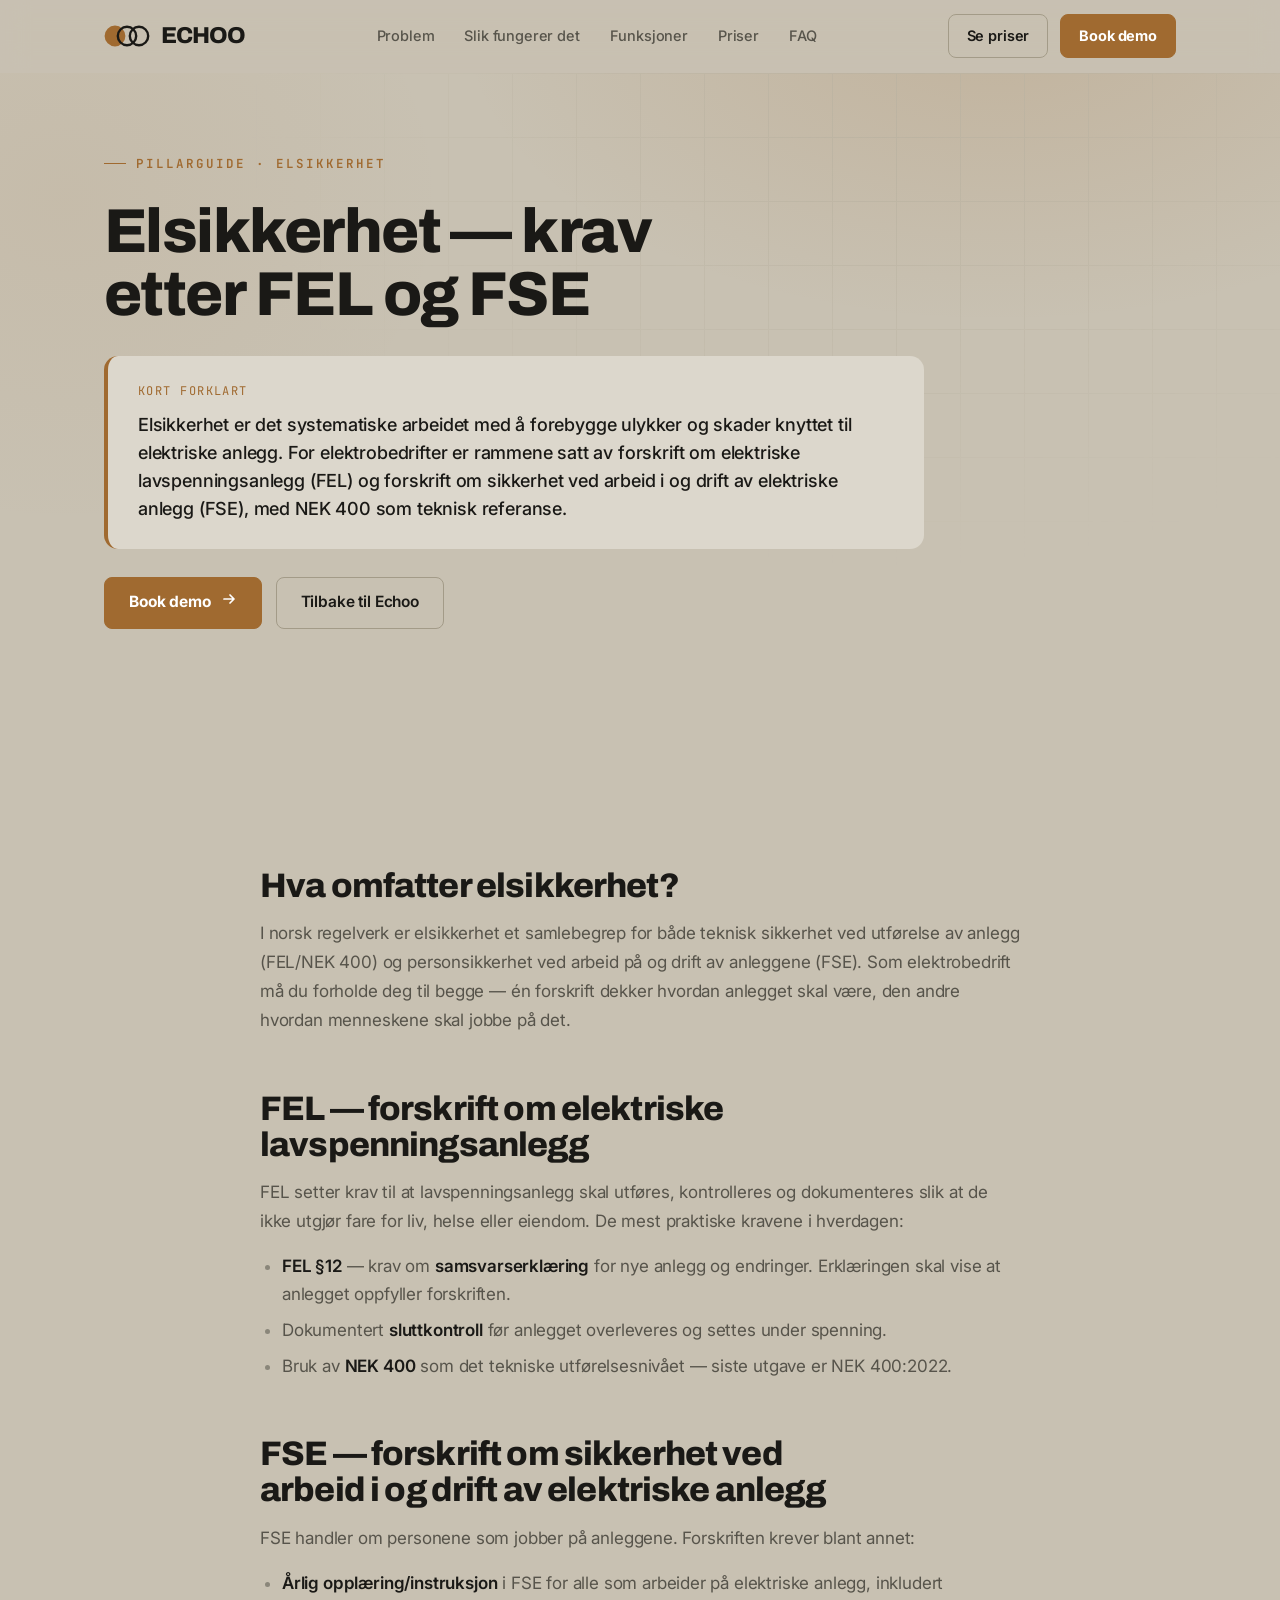
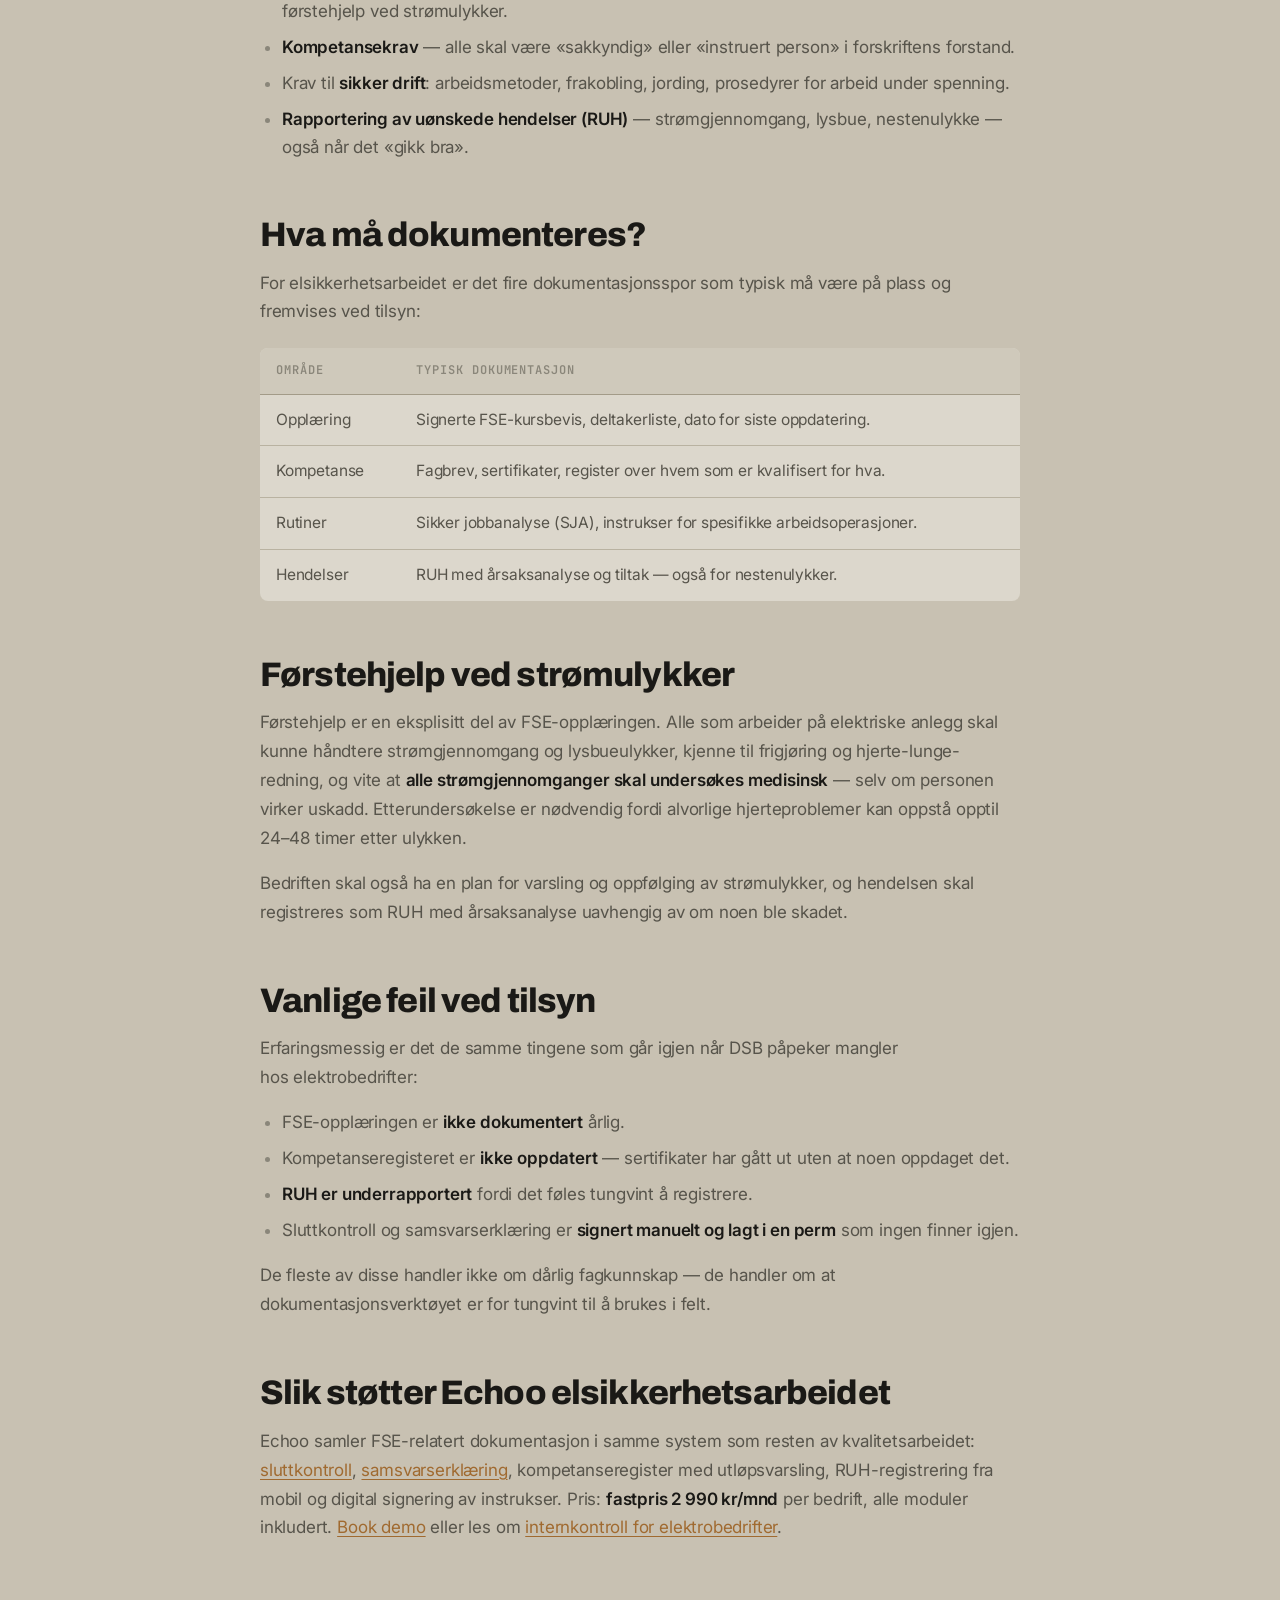
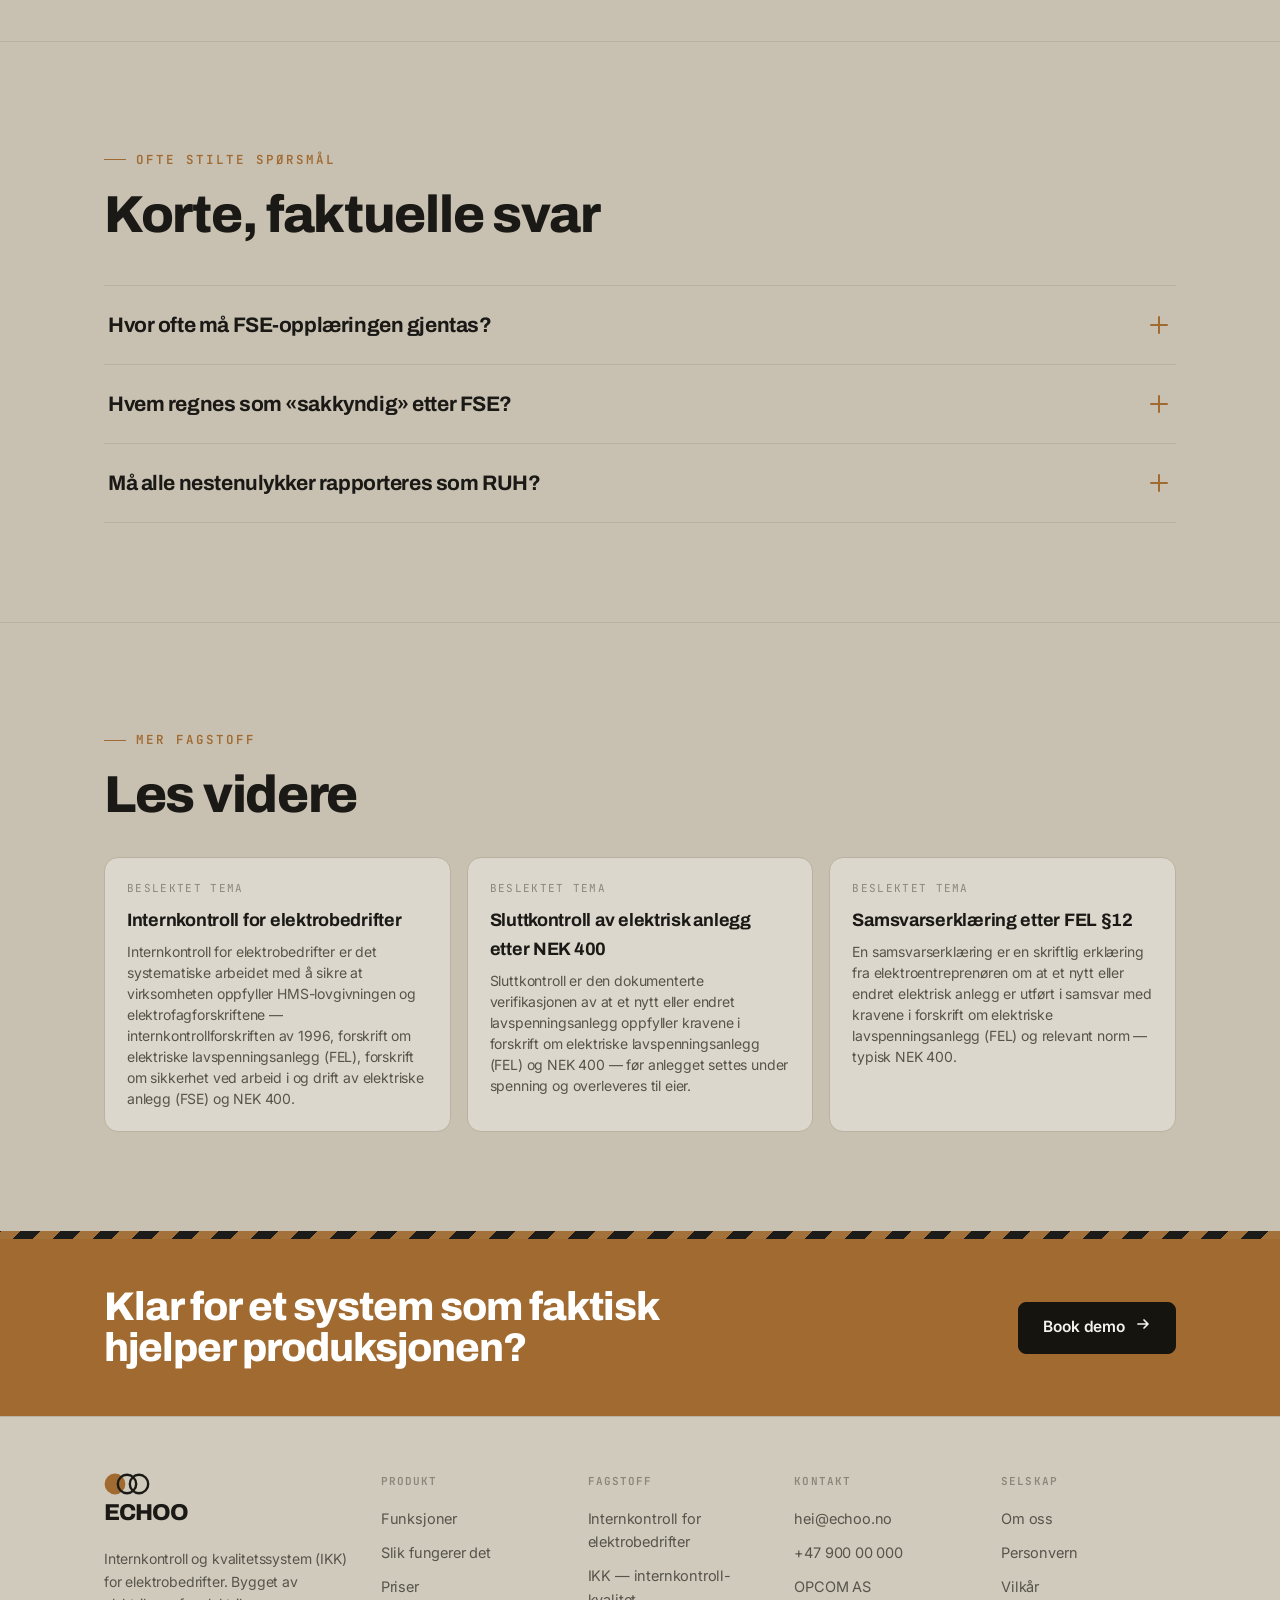
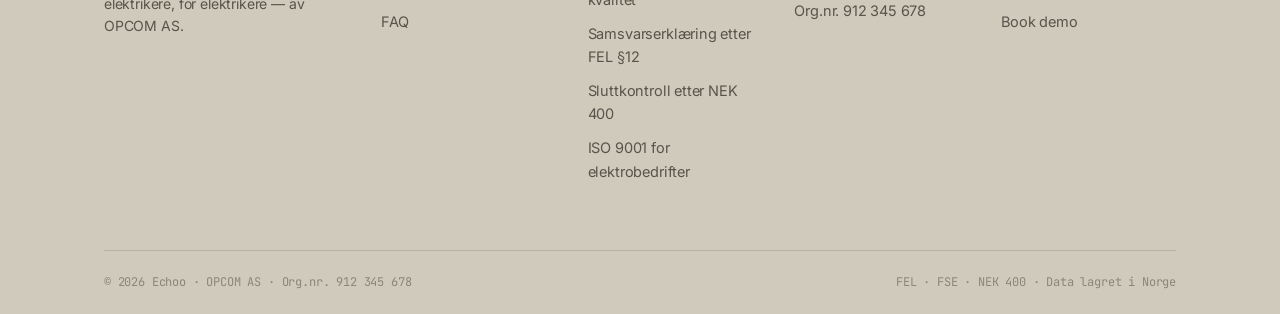
==== elsikkerhet/index.html @ 85e81727 "Fase 3: seks pillarsider per soekeordklynge Nye sider (alle 600-700 ord, samme designsprak som forsi" ====
<!DOCTYPE html>
<html lang="nb">
<head>
<meta charset="UTF-8" />
<meta name="viewport" content="width=device-width, initial-scale=1.0" />
<title>Elsikkerhet i elektrobedrifter — hva FEL og FSE krever | Echoo</title>
<meta name="description" content="Elsikkerhet for elektrobedrifter: hva FEL og FSE krever om instruksjon, opplæring, sikker drift og dokumentasjon — og hvordan kravene støttes av et IKK-system." />
<link rel="canonical" href="https://echoo.no/elsikkerhet/" />
<meta name="theme-color" content="#c8c1b2" />
<link rel="icon" type="image/svg+xml" href="/favicon.svg" />

<!-- Open Graph -->
<meta property="og:type" content="article" />
<meta property="og:site_name" content="Echoo" />
<meta property="og:locale" content="nb_NO" />
<meta property="og:url" content="https://echoo.no/elsikkerhet/" />
<meta property="og:title" content="Elsikkerhet i elektrobedrifter — hva FEL og FSE krever | Echoo" />
<meta property="og:description" content="Elsikkerhet for elektrobedrifter: hva FEL og FSE krever om instruksjon, opplæring, sikker drift og dokumentasjon — og hvordan kravene støttes av et IKK-system." />
<meta property="og:image" content="https://echoo.no/og-image.png" />
<meta property="og:image:width" content="1200" />
<meta property="og:image:height" content="630" />

<!-- Twitter -->
<meta name="twitter:card" content="summary_large_image" />
<meta name="twitter:title" content="Elsikkerhet i elektrobedrifter — hva FEL og FSE krever | Echoo" />
<meta name="twitter:description" content="Elsikkerhet for elektrobedrifter: hva FEL og FSE krever om instruksjon, opplæring, sikker drift og dokumentasjon — og hvordan kravene støttes av et IKK-system." />
<meta name="twitter:image" content="https://echoo.no/og-image.png" />

<link rel="preconnect" href="https://fonts.googleapis.com" />
<link rel="preconnect" href="https://fonts.gstatic.com" crossorigin />
<link rel="preload" as="style" href="https://fonts.googleapis.com/css2?family=Archivo:wght@500;600;700;800;900&family=Inter:wght@400;500;600;700&family=JetBrains+Mono:wght@400;500;600&family=Caveat:wght@600;700&display=swap" onload="this.onload=null;this.rel='stylesheet'" />
<link href="https://fonts.googleapis.com/css2?family=Archivo:wght@500;600;700;800;900&family=Inter:wght@400;500;600;700&family=JetBrains+Mono:wght@400;500;600&family=Caveat:wght@600;700&display=swap" rel="stylesheet" media="print" onload="this.media='all'" />
<noscript><link rel="stylesheet" href="https://fonts.googleapis.com/css2?family=Archivo:wght@500;600;700;800;900&family=Inter:wght@400;500;600;700&family=JetBrains+Mono:wght@400;500;600&family=Caveat:wght@600;700&display=swap" /></noscript>
<link rel="stylesheet" href="/styles.css" />

<script type="application/ld+json">
{
  "@context": "https://schema.org",
  "@type": "TechArticle",
  "headline": "Elsikkerhet — krav etter FEL og FSE",
  "description": "Krav til elsikkerhet i norske elektrobedrifter etter FEL og FSE: instruksjon, opplæring, sikker drift og dokumentasjon.",
  "inLanguage": "nb",
  "datePublished": "2026-06-12",
  "dateModified": "2026-06-12",
  "mainEntityOfPage": {
    "@type": "WebPage",
    "@id": "https://echoo.no/elsikkerhet/"
  },
  "author": {
    "@type": "Organization",
    "name": "Echoo",
    "url": "https://echoo.no/"
  },
  "publisher": {
    "@type": "Organization",
    "name": "OPCOM AS",
    "logo": {
      "@type": "ImageObject",
      "url": "https://echoo.no/og-image.png"
    }
  },
  "image": "https://echoo.no/og-image.png",
  "about": "Elsikkerhet — krav etter FEL og FSE"
}
</script>
<script type="application/ld+json">
{
  "@context": "https://schema.org",
  "@type": "BreadcrumbList",
  "itemListElement": [
    {
      "@type": "ListItem",
      "position": 1,
      "name": "Echoo",
      "item": "https://echoo.no/"
    },
    {
      "@type": "ListItem",
      "position": 2,
      "name": "Elsikkerhet — krav etter FEL og FSE",
      "item": "https://echoo.no/elsikkerhet/"
    }
  ]
}
</script>
<script type="application/ld+json">
{
  "@context": "https://schema.org",
  "@type": "FAQPage",
  "mainEntity": [
    {
      "@type": "Question",
      "name": "Hvor ofte må FSE-opplæringen gjentas?",
      "acceptedAnswer": {
        "@type": "Answer",
        "text": "FSE krever at opplæring og instruksjon gis minst én gang i året til alle som arbeider på eller drifter elektriske anlegg, inkludert førstehjelp ved strømulykker. Hvem som har deltatt og når, skal kunne dokumenteres."
      }
    },
    {
      "@type": "Question",
      "name": "Hvem regnes som «sakkyndig» etter FSE?",
      "acceptedAnswer": {
        "@type": "Answer",
        "text": "Sakkyndig er en person som ved utdanning, opplæring, kunnskap og erfaring kan vurdere risiko og planlegge og utføre arbeid på elektriske anlegg sikkert. Andre kan opptre som «instruert person» under tilsyn av sakkyndig. Vurderingen gjøres av virksomheten selv basert på personens kvalifikasjoner."
      }
    },
    {
      "@type": "Question",
      "name": "Må alle nestenulykker rapporteres som RUH?",
      "acceptedAnswer": {
        "@type": "Answer",
        "text": "FSE krever at uønskede hendelser som har gitt eller kunne ha gitt skade på person, materiell eller miljø, skal registreres og følges opp. I praksis betyr det at både strømgjennomgang, lysbue og nestenulykker rapporteres som RUH — også når «det gikk bra»."
      }
    }
  ]
}
</script>
</head>
<body>

<header class="nav" id="nav">
  <div class="wrap nav-inner">
    <a class="logo" href="/" aria-label="Echoo">
      <svg class="rings" width="46" height="22" viewBox="0 0 46 22" aria-hidden="true">
        <circle class="solid" cx="11" cy="11" r="9.2"/>
        <circle cx="23" cy="11" r="9.2"/>
        <circle cx="35" cy="11" r="9.2"/>
      </svg>
      <span class="word">ECHOO</span>
    </a>
    <nav class="nav-links">
      <a href="/#problem">Problem</a>
      <a href="/#hvordan">Slik fungerer det</a>
      <a href="/#funksjoner">Funksjoner</a>
      <a href="/#priser">Priser</a>
      <a href="/#faq">FAQ</a>
    </nav>
    <div class="nav-cta">
      <a href="/#priser" class="btn btn-ghost btn-sm">Se priser</a>
      <a href="/#demo" class="btn btn-primary btn-sm">Book demo</a>
      <button class="nav-burger" id="navBurger" aria-label="Meny" aria-expanded="false" aria-controls="navMobile"><span></span></button>
    </div>
  </div>
  <div class="nav-mobile" id="navMobile">
    <a class="m-link" href="/#problem">Problem</a>
    <a class="m-link" href="/#hvordan">Slik fungerer det</a>
    <a class="m-link" href="/#funksjoner">Funksjoner</a>
    <a class="m-link" href="/#priser">Priser</a>
    <a class="m-link" href="/#faq">FAQ</a>
    <div class="m-cta">
      <a href="/#priser" class="btn btn-ghost">Se priser</a>
      <a href="/#demo" class="btn btn-primary">Book demo</a>
    </div>
  </div>
</header>

<div id="top"></div>

<!-- Pillar hero -->
<section class="hero pillar">
  <div class="hero-grid"></div>
  <div class="wrap hero-inner">
    <div class="hero-copy">
      <span class="eyebrow">Pillarguide · Elsikkerhet</span>
      <h1>Elsikkerhet — krav etter FEL og FSE</h1>
      <div class="def-box reveal">
        <div class="def-label">Kort forklart</div>
        <p>Elsikkerhet er det systematiske arbeidet med å forebygge ulykker og skader knyttet til elektriske anlegg. For elektrobedrifter er rammene satt av forskrift om elektriske lavspenningsanlegg (FEL) og forskrift om sikkerhet ved arbeid i og drift av elektriske anlegg (FSE), med NEK 400 som teknisk referanse.</p>
      </div>
      <div class="hero-cta" style="margin-top:28px">
        <a href="/#demo" class="btn btn-primary">Book demo<span class="btn-arrow"><svg width="16" height="16" viewBox="0 0 16 16" fill="none"><path d="M3 8h9M9 4l4 4-4 4" stroke="currentColor" stroke-width="1.7" stroke-linecap="round" stroke-linejoin="round"/></svg></span></a>
        <a href="/" class="btn btn-ghost">Tilbake til Echoo</a>
      </div>
    </div>
  </div>
</section>

<!-- Article body -->
<section class="pad-y">
  <div class="wrap">
    <article class="article-body reveal">
<h2>Hva omfatter elsikkerhet?</h2>
<p>I norsk regelverk er elsikkerhet et samlebegrep for både teknisk sikkerhet ved utførelse av anlegg (FEL/NEK 400) og personsikkerhet ved arbeid på og drift av anleggene (FSE). Som elektrobedrift må du forholde deg til begge — én forskrift dekker hvordan anlegget skal være, den andre hvordan menneskene skal jobbe på det.</p>

<h2>FEL — forskrift om elektriske lavspenningsanlegg</h2>
<p>FEL setter krav til at lavspenningsanlegg skal utføres, kontrolleres og dokumenteres slik at de ikke utgjør fare for liv, helse eller eiendom. De mest praktiske kravene i hverdagen:</p>
<ul>
  <li><strong>FEL §12</strong> — krav om <strong>samsvarserklæring</strong> for nye anlegg og endringer. Erklæringen skal vise at anlegget oppfyller forskriften.</li>
  <li>Dokumentert <strong>sluttkontroll</strong> før anlegget overleveres og settes under spenning.</li>
  <li>Bruk av <strong>NEK 400</strong> som det tekniske utførelsesnivået — siste utgave er NEK 400:2022.</li>
</ul>

<h2>FSE — forskrift om sikkerhet ved arbeid i og drift av elektriske anlegg</h2>
<p>FSE handler om personene som jobber på anleggene. Forskriften krever blant annet:</p>
<ul>
  <li><strong>Årlig opplæring/instruksjon</strong> i FSE for alle som arbeider på elektriske anlegg, inkludert førstehjelp ved strømulykker.</li>
  <li><strong>Kompetansekrav</strong> — alle skal være «sakkyndig» eller «instruert person» i forskriftens forstand.</li>
  <li>Krav til <strong>sikker drift</strong>: arbeidsmetoder, frakobling, jording, prosedyrer for arbeid under spenning.</li>
  <li><strong>Rapportering av uønskede hendelser (RUH)</strong> — strømgjennomgang, lysbue, nestenulykke — også når det «gikk bra».</li>
</ul>

<h2>Hva må dokumenteres?</h2>
<p>For elsikkerhetsarbeidet er det fire dokumentasjonsspor som typisk må være på plass og fremvises ved tilsyn:</p>
<table>
  <thead><tr><th>Område</th><th>Typisk dokumentasjon</th></tr></thead>
  <tbody>
    <tr><td>Opplæring</td><td>Signerte FSE-kursbevis, deltakerliste, dato for siste oppdatering.</td></tr>
    <tr><td>Kompetanse</td><td>Fagbrev, sertifikater, register over hvem som er kvalifisert for hva.</td></tr>
    <tr><td>Rutiner</td><td>Sikker jobbanalyse (SJA), instrukser for spesifikke arbeidsoperasjoner.</td></tr>
    <tr><td>Hendelser</td><td>RUH med årsaksanalyse og tiltak — også for nestenulykker.</td></tr>
  </tbody>
</table>

<h2>Førstehjelp ved strømulykker</h2>
<p>Førstehjelp er en eksplisitt del av FSE-opplæringen. Alle som arbeider på elektriske anlegg skal kunne håndtere strømgjennomgang og lysbueulykker, kjenne til frigjøring og hjerte-lunge-redning, og vite at <strong>alle strømgjennomganger skal undersøkes medisinsk</strong> — selv om personen virker uskadd. Etterundersøkelse er nødvendig fordi alvorlige hjerteproblemer kan oppstå opptil 24–48 timer etter ulykken.</p>
<p>Bedriften skal også ha en plan for varsling og oppfølging av strømulykker, og hendelsen skal registreres som RUH med årsaksanalyse uavhengig av om noen ble skadet.</p>

<h2>Vanlige feil ved tilsyn</h2>
<p>Erfaringsmessig er det de samme tingene som går igjen når DSB påpeker mangler hos elektrobedrifter:</p>
<ul>
  <li>FSE-opplæringen er <strong>ikke dokumentert</strong> årlig.</li>
  <li>Kompetanseregisteret er <strong>ikke oppdatert</strong> — sertifikater har gått ut uten at noen oppdaget det.</li>
  <li><strong>RUH er underrapportert</strong> fordi det føles tungvint å registrere.</li>
  <li>Sluttkontroll og samsvarserklæring er <strong>signert manuelt og lagt i en perm</strong> som ingen finner igjen.</li>
</ul>
<p>De fleste av disse handler ikke om dårlig fagkunnskap — de handler om at dokumentasjonsverktøyet er for tungvint til å brukes i felt.</p>

<h2>Slik støtter Echoo elsikkerhetsarbeidet</h2>
<p>Echoo samler FSE-relatert dokumentasjon i samme system som resten av kvalitetsarbeidet: <a href="/sluttkontroll-elektro/">sluttkontroll</a>, <a href="/samsvarserklaring/">samsvarserklæring</a>, kompetanseregister med utløpsvarsling, RUH-registrering fra mobil og digital signering av instrukser. Pris: <strong>fastpris 2 990 kr/mnd</strong> per bedrift, alle moduler inkludert. <a href="/#demo">Book demo</a> eller les om <a href="/internkontroll-elektro/">internkontroll for elektrobedrifter</a>.</p>
    </article>
  </div>
</section>

<section class="pad-y divider">
  <div class="wrap">
    <div class="section-head reveal">
      <span class="eyebrow">Ofte stilte spørsmål</span>
      <h2>Korte, faktuelle svar</h2>
    </div>
    <div class="faq-list reveal">
      <div class="faq-item">
        <button class="faq-q">Hvor ofte må FSE-opplæringen gjentas?<span class="pm"></span></button>
        <div class="faq-a"><div class="inner">FSE krever at opplæring og instruksjon gis minst én gang i året til alle som arbeider på eller drifter elektriske anlegg, inkludert førstehjelp ved strømulykker. Hvem som har deltatt og når, skal kunne dokumenteres.</div></div>
      </div>
      <div class="faq-item">
        <button class="faq-q">Hvem regnes som «sakkyndig» etter FSE?<span class="pm"></span></button>
        <div class="faq-a"><div class="inner">Sakkyndig er en person som ved utdanning, opplæring, kunnskap og erfaring kan vurdere risiko og planlegge og utføre arbeid på elektriske anlegg sikkert. Andre kan opptre som «instruert person» under tilsyn av sakkyndig. Vurderingen gjøres av virksomheten selv basert på personens kvalifikasjoner.</div></div>
      </div>
      <div class="faq-item">
        <button class="faq-q">Må alle nestenulykker rapporteres som RUH?<span class="pm"></span></button>
        <div class="faq-a"><div class="inner">FSE krever at uønskede hendelser som har gitt eller kunne ha gitt skade på person, materiell eller miljø, skal registreres og følges opp. I praksis betyr det at både strømgjennomgang, lysbue og nestenulykker rapporteres som RUH — også når «det gikk bra».</div></div>
      </div>
    </div>
  </div>
</section>

<section class="pad-y divider">
  <div class="wrap">
    <div class="section-head reveal">
      <span class="eyebrow">Mer fagstoff</span>
      <h2>Les videre</h2>
    </div>
    <div class="related reveal">
      <a href="/internkontroll-elektro/">
        <div class="lbl">Beslektet tema</div>
        <div class="ttl">Internkontroll for elektrobedrifter</div>
        <div class="desc">Internkontroll for elektrobedrifter er det systematiske arbeidet med å sikre at virksomheten oppfyller HMS-lovgivningen og elektrofagforskriftene — internkontrollforskriften av 1996, forskrift om elektriske lavspenningsanlegg (FEL), forskrift om sikkerhet ved arbeid i og drift av elektriske anlegg (FSE) og NEK 400.</div>
      </a>
      <a href="/sluttkontroll-elektro/">
        <div class="lbl">Beslektet tema</div>
        <div class="ttl">Sluttkontroll av elektrisk anlegg etter NEK 400</div>
        <div class="desc">Sluttkontroll er den dokumenterte verifikasjonen av at et nytt eller endret lavspenningsanlegg oppfyller kravene i forskrift om elektriske lavspenningsanlegg (FEL) og NEK 400 — før anlegget settes under spenning og overleveres til eier.</div>
      </a>
      <a href="/samsvarserklaring/">
        <div class="lbl">Beslektet tema</div>
        <div class="ttl">Samsvarserklæring etter FEL §12</div>
        <div class="desc">En samsvarserklæring er en skriftlig erklæring fra elektroentreprenøren om at et nytt eller endret elektrisk anlegg er utført i samsvar med kravene i forskrift om elektriske lavspenningsanlegg (FEL) og relevant norm — typisk NEK 400.</div>
      </a>
    </div>
  </div>
</section>

<div class="hazard"></div>
<section class="cta-band">
  <div class="wrap">
    <h2>Klar for et system som faktisk hjelper produksjonen?</h2>
    <a href="/#demo" class="btn btn-dark">Book demo<span class="btn-arrow"><svg width="16" height="16" viewBox="0 0 16 16" fill="none"><path d="M3 8h9M9 4l4 4-4 4" stroke="currentColor" stroke-width="1.7" stroke-linecap="round" stroke-linejoin="round"/></svg></span></a>
  </div>
</section>
<footer class="footer">
  <div class="wrap">
    <div class="footer-top">
      <div class="col brandcol">
        <a class="logo" href="/"><svg class="rings" width="46" height="22" viewBox="0 0 46 22" aria-hidden="true"><circle class="solid" cx="11" cy="11" r="9.2"/><circle cx="23" cy="11" r="9.2"/><circle cx="35" cy="11" r="9.2"/></svg><span class="word">ECHOO</span></a>
        <p>Internkontroll og kvalitetssystem (IKK) for elektrobedrifter. Bygget av elektrikere, for elektrikere — av OPCOM AS.</p>
      </div>
      <div class="col">
        <h5>Produkt</h5>
        <a href="/#funksjoner">Funksjoner</a>
        <a href="/#hvordan">Slik fungerer det</a>
        <a href="/#priser">Priser</a>
        <a href="/#faq">FAQ</a>
      </div>
      <div class="col col-fagstoff">
        <h5>Fagstoff</h5>
        <a href="/internkontroll-elektro/">Internkontroll for elektrobedrifter</a>
        <a href="/ikk-system/">IKK — internkontroll-kvalitet</a>
        <a href="/samsvarserklaring/">Samsvarserklæring etter FEL §12</a>
        <a href="/sluttkontroll-elektro/">Sluttkontroll etter NEK 400</a>
        <a href="/iso-9001-elektro/">ISO 9001 for elektrobedrifter</a>
      </div>
      <div class="col">
        <h5>Kontakt</h5>
        <a href="mailto:hei@echoo.no">hei@echoo.no</a>
        <a href="tel:+4790000000">+47 900 00 000</a>
        <p>OPCOM AS<br>Org.nr. 912 345 678</p>
      </div>
      <div class="col">
        <h5>Selskap</h5>
        <a href="/#grunnleggere">Om oss</a>
        <a href="/personvern/">Personvern</a>
        <a href="/vilkar/">Vilkår</a>
        <a href="/#demo">Book demo</a>
      </div>
    </div>
    <div class="footer-bottom">
      <span>© 2026 Echoo · OPCOM AS · Org.nr. 912 345 678</span>
      <span>FEL · FSE · NEK 400 · Data lagret i Norge</span>
    </div>
  </div>
</footer>

<script src="/app.js" defer></script>
</body>
</html>
---- styles.css ----
/* ============================================================
   ECHOO — Kvalitetssystem for elektrohåndverk
   Dark, industrial, high-contrast. Tool, not SaaS.
   ============================================================ */

:root {
  /* Surfaces — Lin: varm, lys mellomtone */
  --bg:        #c8c1b2;
  --bg-2:      #d0cabc;
  --surface:   #dcd7cc;
  --surface-2: #cfc9bb;
  --line:      #b9b2a1;
  --line-2:    #a39b88;

  /* Ink */
  --ink:       #1a1916;
  --ink-2:     #57544b;
  --ink-3:     #8a867a;

  /* Accent — Echoo's own (kobberbrun). Themeable via Tweaks.
     NB: var still named --orange so component CSS stays unchanged. */
  --orange:    #a06a30;
  --orange-2:  #b5824a;
  --orange-ink:#ffffff;

  /* Signal */
  --ok:        #2e9e6b;
  --ok-dim:    #d6efe1;
  --warn:      #c98a16;

  --r-sm: 4px;
  --r:    8px;
  --r-lg: 14px;
  --r-xl: 22px;

  --maxw: 1200px;
  --pad:  clamp(20px, 5vw, 64px);

  --font-display: "Archivo", system-ui, sans-serif;
  --font-body:    "Inter", system-ui, sans-serif;
  --font-mono:    "JetBrains Mono", ui-monospace, monospace;
}

* { box-sizing: border-box; }

html { scroll-behavior: smooth; }

body {
  margin: 0;
  background: var(--bg);
  color: var(--ink);
  font-family: var(--font-body);
  font-size: 17px;
  line-height: 1.6;
  -webkit-font-smoothing: antialiased;
  letter-spacing: -0.01em;
  overflow-x: hidden;
}

::selection { background: var(--orange); color: var(--orange-ink); }

h1, h2, h3, h4 {
  font-family: var(--font-display);
  font-weight: 800;
  line-height: 1.02;
  letter-spacing: -0.025em;
  margin: 0;
  text-wrap: balance;
}

p { margin: 0; text-wrap: pretty; }
a { color: inherit; text-decoration: none; }

/* ---------- Layout ---------- */
.wrap { width: 100%; max-width: var(--maxw); margin: 0 auto; padding-inline: var(--pad); }
section { position: relative; }

.eyebrow {
  font-family: var(--font-mono);
  font-size: 12.5px;
  font-weight: 600;
  letter-spacing: 0.16em;
  text-transform: uppercase;
  color: var(--orange);
  display: inline-flex;
  align-items: center;
  gap: 10px;
}
.eyebrow::before {
  content: "";
  width: 22px; height: 1px;
  background: var(--orange);
  display: inline-block;
}

.section-head { max-width: 760px; }
.section-head h2 {
  font-size: clamp(30px, 4.4vw, 52px);
  margin-top: 18px;
}
.section-head .lede {
  color: var(--ink-2);
  font-size: clamp(17px, 1.7vw, 20px);
  margin-top: 18px;
  max-width: 640px;
}

.pad-y { padding-block: clamp(72px, 11vh, 140px); }
.divider { border-top: 1px solid var(--line); }

/* ---------- Hazard stripe ---------- */
.hazard {
  height: 8px;
  background-image: repeating-linear-gradient(
    -45deg, var(--orange) 0 14px, #0d0d0c 14px 28px);
  opacity: 0.92;
}
.hazard.thin { height: 5px; }

/* ---------- Buttons ---------- */
.btn {
  --bh: 52px;
  display: inline-flex; align-items: center; justify-content: center;
  gap: 10px;
  height: var(--bh);
  padding: 0 24px;
  font-family: var(--font-body);
  font-weight: 600;
  font-size: 15.5px;
  letter-spacing: -0.01em;
  border-radius: var(--r);
  border: 1px solid transparent;
  cursor: pointer;
  transition: transform .12s ease, background .15s ease, border-color .15s ease, color .15s ease;
  white-space: nowrap;
}
.btn:active { transform: translateY(1px); }
.btn-primary {
  background: var(--orange);
  color: var(--orange-ink);
  border-color: var(--orange);
  font-weight: 700;
}
.btn-primary:hover { background: var(--orange-2); border-color: var(--orange-2); }
.btn-ghost {
  background: transparent;
  color: var(--ink);
  border-color: var(--line-2);
}
.btn-ghost:hover { border-color: var(--ink-3); background: var(--surface); }
.btn-sm { --bh: 44px; padding: 0 18px; font-size: 14.5px; }
.btn-arrow svg { transition: transform .15s ease; }
.btn:hover .btn-arrow svg { transform: translateX(3px); }

/* ---------- Brand mark ---------- */
.logo { display: inline-flex; align-items: center; gap: 11px; }
.logo .word {
  font-family: var(--font-display);
  font-weight: 800;
  font-size: 23px;
  letter-spacing: -0.04em;
  color: var(--ink);
}
.logo .rings { display: block; }
.logo .rings circle { fill: none; stroke: var(--ink); stroke-width: 2.4; }
.logo .rings .solid { fill: var(--orange); stroke: var(--orange); }

/* ---------- Nav ---------- */
.nav {
  position: sticky; top: 0; z-index: 50;
  background: color-mix(in srgb, var(--bg) 78%, transparent);
  backdrop-filter: blur(14px) saturate(1.2);
  border-bottom: 1px solid transparent;
  transition: border-color .2s ease, background .2s ease;
}
.nav.scrolled { border-color: var(--line); background: color-mix(in srgb, var(--bg) 92%, transparent); }
.nav-inner { display: flex; align-items: center; justify-content: space-between; height: 72px; }
.nav-links { display: flex; align-items: center; gap: 30px; }
.nav-links a {
  font-size: 14.5px; color: var(--ink-2); font-weight: 500;
  transition: color .15s ease;
}
.nav-links a:hover { color: var(--ink); }
.nav-cta { display: flex; align-items: center; gap: 12px; }

/* Burger button */
.nav-burger {
  display: none;
  width: 44px; height: 44px; flex: none;
  border: 1px solid var(--line-2); border-radius: 10px;
  background: var(--surface); cursor: pointer;
  align-items: center; justify-content: center;
  padding: 0;
}
.nav-burger span {
  position: relative; width: 18px; height: 2px; border-radius: 2px;
  background: var(--ink); transition: background .2s ease;
}
.nav-burger span::before, .nav-burger span::after {
  content: ""; position: absolute; left: 0; width: 18px; height: 2px;
  border-radius: 2px; background: var(--ink);
  transition: transform .25s ease, top .2s ease;
}
.nav-burger span::before { top: -6px; }
.nav-burger span::after { top: 6px; }
.nav.menu-open .nav-burger span { background: transparent; }
.nav.menu-open .nav-burger span::before { top: 0; transform: rotate(45deg); }
.nav.menu-open .nav-burger span::after { top: 0; transform: rotate(-45deg); }

/* Mobile drawer */
.nav-mobile {
  display: none;
  position: absolute; top: 100%; left: 0; right: 0;
  background: var(--bg-2); border-bottom: 1px solid var(--line);
  box-shadow: 0 24px 40px -24px rgba(20,18,12,.4);
  padding: 12px var(--pad) 22px;
  flex-direction: column; gap: 4px;
  max-height: calc(100dvh - 72px); overflow-y: auto;
}
.nav.menu-open .nav-mobile { display: flex; animation: navdrop .22s ease; }
@keyframes navdrop { from { opacity: 0; transform: translateY(-8px); } to { opacity: 1; transform: none; } }
.nav-mobile a.m-link {
  font-family: var(--font-display); font-weight: 700; font-size: 19px;
  letter-spacing: -0.02em; color: var(--ink);
  padding: 15px 4px; border-bottom: 1px solid var(--line);
}
.nav-mobile a.m-link:last-of-type { border-bottom: none; }
.nav-mobile .m-cta { display: flex; flex-direction: column; gap: 10px; margin-top: 14px; }
.nav-mobile .m-cta .btn { width: 100%; --bh: 52px; }

/* ---------- Mobil-finpuss ---------- */
@media (max-width: 560px) {
  body { font-size: 16px; }
  h1, h2, h3, .hero h1, .founders p.big { overflow-wrap: anywhere; }
  .hero h1 { hyphens: auto; }
  .hero-cta .btn, .price-right .cta .btn { flex: 1 1 auto; }
  .pk-mods { grid-template-columns: 1fr !important; }
  .pk-meta { gap: 14px; }
  .sc-tabs { gap: 6px; }
  .sc-tab { font-size: 12px; padding: 9px 13px; }
  .price-left, .price-right { padding: 28px 22px; }
  .cta-band .wrap { flex-direction: column; align-items: flex-start; }
  .cta-band .btn { width: 100%; }
  .fgrid { grid-template-columns: 1fr; }
  .trust-inner { gap: 16px; }
  .trust .std { gap: 14px 18px; }
}
@media (max-width: 380px) {
  .frame-bar .addr { display: none; }
}

@media (max-width: 940px) {
  .nav-links { display: none; }
  .nav-cta .btn-ghost { display: none; }
  .nav-burger { display: inline-flex; }
}

/* ---------- Hero ---------- */
.hero { position: relative; overflow: hidden; padding-top: clamp(54px, 8vh, 96px); }
.hero::before {
  content: ""; position: absolute; inset: 0;
  background:
    radial-gradient(900px 500px at 78% -8%, color-mix(in srgb, var(--orange) 16%, transparent), transparent 60%),
    radial-gradient(700px 600px at 5% 20%, color-mix(in srgb, var(--orange) 6%, transparent), transparent 55%);
  pointer-events: none;
}
.hero-grid {
  position: absolute; inset: 0;
  background-image:
    linear-gradient(var(--line) 1px, transparent 1px),
    linear-gradient(90deg, var(--line) 1px, transparent 1px);
  background-size: 64px 64px;
  -webkit-mask-image: radial-gradient(900px 600px at 70% 10%, #000 0%, transparent 72%);
          mask-image: radial-gradient(900px 600px at 70% 10%, #000 0%, transparent 72%);
  opacity: .7; pointer-events: none;
}
.hero-inner {
  position: relative;
  display: grid; grid-template-columns: 1.08fr 0.92fr; gap: clamp(36px, 5vw, 72px);
  align-items: center;
  padding-bottom: clamp(56px, 8vh, 96px);
}
.hero h1 {
  font-size: clamp(38px, 5.6vw, 74px);
  margin-top: 26px;
}
.hero h1 .hl { color: var(--orange); }
.hero .sub {
  color: var(--ink-2);
  font-size: clamp(17px, 1.8vw, 21px);
  line-height: 1.55;
  margin-top: 26px;
  max-width: 580px;
}
.hero-cta { display: flex; gap: 14px; margin-top: 34px; flex-wrap: wrap; }
.hero-chips {
  display: flex; flex-wrap: wrap; gap: 10px; margin-top: 40px;
}
.chip {
  font-family: var(--font-body);
  font-size: 14px; font-weight: 400;
  letter-spacing: 0;
  color: var(--ink-2);
  border: 1px solid var(--line-2);
  border-radius: 999px;
  padding: 8px 15px;
  display: inline-flex; align-items: center; gap: 9px;
  background: var(--surface);
}
.chip .dot { width: 6px; height: 6px; border-radius: 50%; background: var(--orange); }

@media (max-width: 900px) {
  .hero-inner { grid-template-columns: 1fr; }
  .hero-visual { order: 2; }
}

/* ---------- Browser / app frame ---------- */
.frame {
  border: 1px solid var(--line);
  border-radius: var(--r-lg);
  background: var(--bg-2);
  overflow: hidden;
  box-shadow: 0 40px 90px -45px rgba(20,18,12,.45), 0 2px 8px -2px rgba(20,18,12,.12);
}
.frame-bar {
  display: flex; align-items: center; gap: 8px;
  height: 40px; padding: 0 14px;
  background: var(--surface);
  border-bottom: 1px solid var(--line);
}
.frame-bar .dots { display: flex; gap: 6px; }
.frame-bar .dots i { width: 11px; height: 11px; border-radius: 50%; background: var(--line-2); display: block; }
.frame-bar .addr {
  margin-left: 8px;
  font-family: var(--font-mono); font-size: 11.5px; color: var(--ink-3);
  background: var(--bg); border: 1px solid var(--line);
  border-radius: 6px; padding: 4px 12px;
  flex: 1; max-width: 300px;
}
.frame-body { background: var(--bg-2); }

/* ---------- Dark scope: product screens stay dark on light page ---------- */
.frame, .phone {
  --bg:        #0d0d0c;
  --bg-2:      #131312;
  --surface:   #181816;
  --surface-2: #1e1e1b;
  --line:      #2a2a26;
  --line-2:    #38382f;
  --ink:       #f4f3ee;
  --ink-2:     #b6b3a9;
  --ink-3:     #7c7a72;
  --ok:        #57c98a;
  --ok-dim:    #1c3a2b;
  --warn:      #e7b24a;
}

/* ---------- App mockup: shared ---------- */
.app { font-size: 13px; color: var(--ink); }
.app-topbar {
  display: flex; align-items: center; justify-content: space-between;
  padding: 13px 16px; border-bottom: 1px solid var(--line);
  background: var(--surface);
}
.app-topbar .left { display: flex; align-items: center; gap: 12px; }
.app-status {
  font-family: var(--font-mono); font-size: 10.5px; letter-spacing: .08em;
  text-transform: uppercase; color: var(--ink-2);
  border: 1px solid var(--line-2); border-radius: 999px; padding: 4px 10px;
  display: inline-flex; align-items: center; gap: 7px;
}
.app-status .dot { width: 6px; height: 6px; border-radius: 50%; }

/* Prosjektkort */
.pk { padding: 18px; display: grid; gap: 16px; }
.pk-head h4 { font-size: 19px; letter-spacing: -0.02em; }
.pk-meta { display: flex; gap: 22px; flex-wrap: wrap; margin-top: 8px; }
.pk-meta div { font-size: 11.5px; }
.pk-meta .k { font-family: var(--font-mono); color: var(--ink-3); text-transform: uppercase; letter-spacing: .07em; font-size: 9.5px; }
.pk-meta .v { color: var(--ink); margin-top: 2px; font-weight: 500; }
.pk-prog { display: grid; gap: 7px; }
.pk-prog .bar { height: 7px; border-radius: 99px; background: var(--surface-2); overflow: hidden; }
.pk-prog .bar i { display: block; height: 100%; background: var(--orange); border-radius: 99px; }
.pk-prog .lbl { display: flex; justify-content: space-between; font-size: 11px; color: var(--ink-2); }
.pk-prog .lbl b { color: var(--ink); }
.pk-mods { display: grid; grid-template-columns: 1fr 1fr; gap: 8px; }
.pk-mod {
  display: flex; align-items: center; gap: 10px;
  padding: 10px 12px; border: 1px solid var(--line); border-radius: var(--r);
  background: var(--surface);
}
.pk-mod .ic {
  width: 22px; height: 22px; border-radius: 6px; flex: none;
  display: grid; place-items: center; font-size: 12px; font-weight: 700;
}
.pk-mod .ic.done { background: var(--ok-dim); color: var(--ok); }
.pk-mod .ic.prog { background: rgba(231,178,74,.15); color: var(--warn); }
.pk-mod .ic.todo { background: var(--surface-2); color: var(--ink-3); border: 1px dashed var(--line-2); }
.pk-mod .nm { font-size: 12px; font-weight: 500; }
.pk-mod .st { font-family: var(--font-mono); font-size: 9.5px; color: var(--ink-3); text-transform: uppercase; letter-spacing: .06em; }
.pk-sign {
  display: flex; align-items: center; justify-content: space-between;
  padding: 12px 14px; border: 1px solid var(--orange); border-radius: var(--r);
  background: color-mix(in srgb, var(--orange) 12%, transparent);
}
.pk-sign .t { font-size: 12.5px; font-weight: 600; }
.pk-sign .d { font-size: 10.5px; color: var(--ink-2); }
.pk-sign .go {
  font-family: var(--font-mono); font-size: 11px; font-weight: 600;
  color: var(--orange-ink); background: var(--orange);
  padding: 7px 12px; border-radius: 6px;
}

/* Gantt */
.gantt { padding: 16px; }
.gantt-head { display: grid; grid-template-columns: 132px 1fr; margin-bottom: 10px; }
.gantt-weeks { display: grid; grid-template-columns: repeat(6, 1fr); }
.gantt-weeks span {
  font-family: var(--font-mono); font-size: 10px; color: var(--ink-3);
  text-transform: uppercase; letter-spacing: .05em;
  border-left: 1px solid var(--line); padding-left: 8px;
}
.gantt-row { display: grid; grid-template-columns: 132px 1fr; align-items: center; height: 38px; }
.gantt-row .task { font-size: 12px; font-weight: 500; color: var(--ink); display: flex; align-items: center; gap: 8px; }
.gantt-row .task .sq { width: 7px; height: 7px; border-radius: 2px; flex: none; }
.gantt-track { position: relative; height: 100%;
  background-image: linear-gradient(90deg, var(--line) 1px, transparent 1px);
  background-size: calc(100%/6) 100%;
}
.gantt-bar {
  position: absolute; top: 50%; transform: translateY(-50%);
  height: 18px; border-radius: 5px;
  display: flex; align-items: center; padding: 0 8px;
  font-family: var(--font-mono); font-size: 9px; color: #fff; font-weight: 500;
  white-space: nowrap; overflow: hidden;
}
.gantt-today { position: absolute; top: -6px; bottom: 0; width: 2px; background: var(--orange); z-index: 3; }
.gantt-today::after {
  content: "I DAG"; position: absolute; top: -14px; left: 50%; transform: translateX(-50%);
  font-family: var(--font-mono); font-size: 8px; color: var(--orange); letter-spacing: .1em;
}

/* PDF / Samsvarserklæring */
.pdf-wrap { padding: 22px; display: grid; place-items: center; background:
  repeating-linear-gradient(45deg, #161614 0 2px, #131312 2px 9px); }
.pdf {
  width: 100%; max-width: 360px;
  background: #f6f5f1; color: #1a1a18;
  border-radius: 4px; padding: 26px 26px 22px;
  font-family: var(--font-body);
  box-shadow: 0 30px 60px -20px rgba(0,0,0,.7);
  position: relative;
}
.pdf .ph { display: flex; align-items: flex-start; justify-content: space-between; border-bottom: 2px solid #1a1a18; padding-bottom: 12px; }
.pdf .ph .t { font-family: var(--font-display); font-weight: 800; font-size: 15px; letter-spacing: -.02em; }
.pdf .ph .n { font-family: var(--font-mono); font-size: 8.5px; color: #555; text-align: right; line-height: 1.5; }
.pdf .row { display: flex; justify-content: space-between; gap: 12px; font-size: 10px; padding: 6px 0; border-bottom: 1px solid #e2e0d8; }
.pdf .row .k { color: #6a6a64; }
.pdf .row .v { font-weight: 600; text-align: right; }
.pdf .body-txt { font-size: 9px; color: #4a4a44; line-height: 1.55; margin: 12px 0; }
.pdf .sign-row { display: flex; align-items: flex-end; justify-content: space-between; margin-top: 14px; }
.pdf .sig { font-family: "Caveat", cursive; font-size: 26px; color: #15315a; line-height: 1; transform: rotate(-4deg); }
.pdf .sig-line { font-family: var(--font-mono); font-size: 8px; color: #6a6a64; border-top: 1px solid #999; padding-top: 4px; margin-top: 6px; width: 130px; }
.pdf .stamp {
  font-family: var(--font-mono); font-size: 8.5px; font-weight: 700;
  color: #1b7a47; border: 1.5px solid #1b7a47; border-radius: 5px;
  padding: 6px 9px; text-align: center; line-height: 1.4; letter-spacing: .03em;
  transform: rotate(5deg);
}

/* ---------- Trust strip ---------- */
.trust { border-top: 1px solid var(--line); border-bottom: 1px solid var(--line); background: var(--bg-2); }
.trust-inner { display: flex; align-items: center; justify-content: space-between; gap: 32px; padding-block: 26px; flex-wrap: wrap; }
.trust .made { font-size: 14px; color: var(--ink-2); }
.trust .made b { color: var(--ink); font-weight: 600; }
.trust .std { display: flex; align-items: center; gap: 26px; flex-wrap: wrap; }
.trust .std span { font-family: var(--font-mono); font-size: 13px; letter-spacing: .04em; color: var(--ink-3); display: inline-flex; align-items: center; gap: 8px; }
.trust .std span::before { content: ""; width: 7px; height: 7px; border-radius: 50%; background: var(--ink-3); }

/* ---------- Problem cards ---------- */
.cards-3 { display: grid; grid-template-columns: repeat(3, 1fr); gap: 18px; margin-top: 54px; }
@media (max-width: 860px) { .cards-3 { grid-template-columns: 1fr; } }
.pcard {
  border: 1px solid var(--line); border-radius: var(--r-lg);
  padding: 30px 28px 32px; background: var(--surface);
  position: relative; overflow: hidden;
  transition: transform .18s ease, box-shadow .18s ease;
}
.pcard:hover { transform: translateY(-4px); box-shadow: 0 24px 44px -28px color-mix(in srgb, var(--tc, var(--ink)) 40%, transparent); }
/* Svake, jordnære toner per rute */
.pcard.tint {
  background: color-mix(in srgb, var(--tc) 11%, var(--surface));
  border-color: color-mix(in srgb, var(--tc) 34%, var(--line));
}
.pcard.tint::before {
  content: ""; position: absolute; left: 0; top: 0; bottom: 0; width: 4px;
  background: var(--tc);
}
.tint-rust  { --tc: #b9544a; }  /* svak rustrød */
.tint-olive { --tc: #6f8a4f; }  /* dempet oliven */
.tint-slate { --tc: #5a7a9e; }  /* dempet blå */
.pcard .num {
  font-family: var(--font-display); font-weight: 800; font-size: 30px;
  line-height: 1; letter-spacing: -.03em;
  color: var(--tc, var(--orange));
}
.pcard h3 { font-size: 22px; margin-top: 14px; }
.pcard p { color: var(--ink-2); margin-top: 12px; font-size: 15.5px; }
.pcard .strike { color: var(--ink-3); text-decoration: line-through; text-decoration-color: var(--tc, var(--orange)); }

/* ---------- Steps ---------- */
.steps { display: grid; grid-template-columns: repeat(4, 1fr); gap: 16px; margin-top: 54px; }
@media (max-width: 900px) { .steps { grid-template-columns: 1fr 1fr; } }
@media (max-width: 560px) { .steps { grid-template-columns: 1fr; } }
.step {
  padding: 26px 24px 28px; background: var(--surface); position: relative;
  border: 1px solid var(--line); border-top: 3px solid var(--sc, var(--orange));
  border-radius: var(--r-lg);
  transition: transform .18s ease, box-shadow .18s ease;
}
.step:hover { transform: translateY(-4px); box-shadow: 0 22px 40px -28px color-mix(in srgb, var(--sc, var(--ink)) 45%, transparent); }
.step .n {
  font-family: var(--font-display); font-weight: 800; font-size: 18px;
  width: 42px; height: 42px; border-radius: 12px; display: grid; place-items: center;
  background: var(--sc, var(--orange)); color: #fff;
}
/* Egne farger per steg-rute */
.s-1 { --sc: var(--orange); }  /* følger merkefargen */
.s-2 { --sc: #6f8a4f; }  /* oliven */
.s-3 { --sc: #5a7a9e; }  /* dempet blå */
.s-4 { --sc: #5e8f82; }  /* dempet grønnblå */
.step h3 { font-size: 18px; margin-top: 20px; }
.step p { color: var(--ink-2); margin-top: 10px; font-size: 14.5px; }
.step .arr { position: absolute; top: 50%; right: -19px; transform: translateY(-50%); color: var(--sc, var(--orange)); z-index: 2; }
@media (max-width: 900px) { .step .arr { display: none; } }

/* ---------- Features ---------- */
.feat-grid { display: grid; grid-template-columns: repeat(4, 1fr); gap: 14px; margin-top: 54px; }
@media (max-width: 1000px) { .feat-grid { grid-template-columns: repeat(2, 1fr); } }
@media (max-width: 560px) { .feat-grid { grid-template-columns: 1fr; } }
.feat {
  border: 1px solid var(--line); border-radius: var(--r-lg); padding: 22px;
  background: var(--surface); transition: border-color .18s ease, transform .18s ease, background .18s ease;
}
.feat:hover { border-color: var(--line-2); transform: translateY(-3px); background: var(--surface-2); }
.feat .ic { width: 40px; height: 40px; border: 1px solid var(--line-2); border-radius: 10px; display: grid; place-items: center; color: var(--orange); }
/* Per-modul fargekoding — dempede, jordnære toner */
.feat .ic.tinted {
  border-color: color-mix(in srgb, var(--c) 38%, var(--line-2));
  background: color-mix(in srgb, var(--c) 15%, var(--surface));
  color: var(--c);
}
.feat .ic.neutral {
  border-color: var(--line-2);
  background: #fbfaf6;
  color: #3a3630;
}
.ic-red    { --c: #b9544a; }  /* svak rød */
.ic-green  { --c: #5f8a5c; }  /* svak grønn */
.ic-blue   { --c: #5a7a9e; }  /* dempet blå */
.ic-amber  { --c: #b5824a; }  /* kobber/rav */
.ic-yellow { --c: #bd9a3c; }  /* oker */
.ic-teal   { --c: #5e8f82; }  /* dempet grønnblå */
.feat h3 { font-size: 17px; margin-top: 18px; }
.feat p { color: var(--ink-2); font-size: 13.5px; margin-top: 8px; line-height: 1.5; }

/* ---------- Showcase tabs ---------- */
.showcase { background: var(--bg-2); }
.sc-tabs { display: flex; gap: 8px; margin-top: 40px; flex-wrap: wrap; }
.sc-tab {
  font-family: var(--font-mono); font-size: 12.5px; font-weight: 500;
  color: var(--ink-2); border: 1px solid var(--line-2); background: transparent;
  border-radius: 999px; padding: 10px 18px; cursor: pointer;
  transition: all .15s ease; letter-spacing: .02em;
}
.sc-tab:hover { color: var(--ink); border-color: var(--ink-3); }
.sc-tab.active { background: var(--orange); color: var(--orange-ink); border-color: var(--orange); font-weight: 600; }
.sc-stage { margin-top: 28px; position: relative; }
.sc-panel { display: none; }
.sc-panel.active { display: block; animation: fade .35s ease; }
.sc-panel .cap { margin-top: 20px; display: flex; gap: 14px; align-items: baseline; }
.sc-panel .cap .t { font-family: var(--font-mono); font-size: 12px; color: var(--orange); letter-spacing: .08em; text-transform: uppercase; }
.sc-panel .cap .d { color: var(--ink-2); font-size: 15px; }
@keyframes fade { from { opacity: 0; transform: translateY(8px); } to { opacity: 1; transform: none; } }

/* ---------- Pricing ---------- */
.pricing { }
.price-box {
  display: grid; grid-template-columns: 1fr 1px 1.1fr; gap: 0;
  border: 1px solid var(--line-2); border-radius: var(--r-xl); overflow: hidden;
  margin-top: 54px; background: var(--surface);
}
@media (max-width: 820px) { .price-box { grid-template-columns: 1fr; } }
.price-left { padding: 40px; background:
  radial-gradient(500px 300px at 20% 0%, color-mix(in srgb, var(--orange) 12%, transparent), transparent 70%), var(--surface); }
.price-left .tag { font-family: var(--font-mono); font-size: 12px; letter-spacing: .12em; text-transform: uppercase; color: var(--orange); }
.price-left .amt { display: flex; align-items: baseline; gap: 8px; margin-top: 20px; }
.price-left .amt .kr { font-family: var(--font-display); font-weight: 800; font-size: clamp(48px, 7vw, 72px); letter-spacing: -.03em; }
.price-left .amt .per { color: var(--ink-2); font-size: 16px; }
.price-left .note { color: var(--ink-2); font-size: 15px; margin-top: 14px; max-width: 320px; }
.price-left .nope { display: flex; flex-direction: column; gap: 8px; margin-top: 26px; }
.price-left .nope div { font-size: 13.5px; color: var(--ink-2); display: flex; align-items: center; gap: 10px; }
.price-left .nope .x { color: var(--orange); font-family: var(--font-mono); font-weight: 700; }
.price-left .addon-tier { margin-top: 26px; padding-top: 22px; border-top: 1px dashed var(--line-2); }
.price-left .addon-row { display: flex; justify-content: space-between; align-items: baseline; gap: 12px; flex-wrap: wrap; }
.price-left .addon-label { font-family: var(--font-display); font-weight: 700; font-size: 18px; color: var(--ink); letter-spacing: -.015em; }
.price-left .addon-amt { font-family: var(--font-display); font-weight: 800; font-size: 22px; color: var(--orange); letter-spacing: -.02em; }
.price-left .addon-note { color: var(--ink-2); font-size: 14.5px; line-height: 1.55; margin-top: 8px; max-width: 360px; }
.price-left .addon-note b { color: var(--ink); font-weight: 700; }
.price-mid { background: var(--line); }
.price-right { padding: 40px; }
.price-right .h { font-family: var(--font-mono); font-size: 12px; letter-spacing: .1em; text-transform: uppercase; color: var(--ink-3); }
.incl { display: grid; gap: 12px; margin-top: 22px; }
.incl div { display: flex; align-items: flex-start; gap: 12px; font-size: 15px; }
.incl .ck { color: var(--ok); flex: none; margin-top: 2px; }
.price-right .cta { margin-top: 30px; display: flex; gap: 12px; flex-wrap: wrap; }

/* ---------- Founders ---------- */
.founders-grid { display: grid; grid-template-columns: 1fr 0.95fr; gap: clamp(36px, 5vw, 72px); align-items: center; margin-top: 16px; }
@media (max-width: 860px) { .founders-grid { grid-template-columns: 1fr; } }
.founders h2 { font-size: clamp(30px, 4.2vw, 48px); }
.founders p.big { font-size: clamp(18px, 2vw, 22px); color: var(--ink); margin-top: 26px; line-height: 1.5; }
.founders p.sm { color: var(--ink-2); margin-top: 18px; font-size: 16px; }
.founders .sig-name { font-family: "Caveat", cursive; font-size: 30px; color: var(--orange); margin-top: 24px; transform: rotate(-3deg); display: inline-block; }
.founders .role { font-family: var(--font-mono); font-size: 12px; color: var(--ink-3); margin-top: 4px; letter-spacing: .04em; }

/* image placeholder */
.ph-img {
  border: 1px solid var(--line-2); border-radius: var(--r-lg);
  background:
    repeating-linear-gradient(45deg, var(--surface) 0 10px, var(--bg-2) 10px 20px);
  display: grid; place-items: center; min-height: 340px; position: relative;
  overflow: hidden;
}
.ph-img .lbl {
  font-family: var(--font-mono); font-size: 12px; color: var(--ink-3);
  background: var(--bg); border: 1px solid var(--line-2); border-radius: 6px;
  padding: 8px 14px; letter-spacing: .04em;
}

/* ---------- Demo booking ---------- */
.demo { background:
  radial-gradient(800px 400px at 85% 0%, color-mix(in srgb, var(--orange) 10%, transparent), transparent 60%), var(--bg-2);
  border-top: 1px solid var(--line); }
.demo-grid { display: grid; grid-template-columns: 0.9fr 1.1fr; gap: clamp(36px, 5vw, 72px); align-items: start; }
@media (max-width: 900px) { .demo-grid { grid-template-columns: 1fr; } }
.demo-why { display: grid; gap: 18px; margin-top: 30px; }
.demo-why div { display: flex; gap: 14px; align-items: flex-start; }
.demo-why .ic { color: var(--orange); flex: none; margin-top: 2px; }
.demo-why .tx b { display: block; font-size: 16px; font-weight: 600; }
.demo-why .tx span { color: var(--ink-2); font-size: 14.5px; }

.form-card { border: 1px solid var(--line-2); border-radius: var(--r-xl); background: var(--surface); padding: 30px; }
.form-card .fc-head { display: flex; align-items: center; justify-content: space-between; margin-bottom: 22px; }
.form-card .fc-head .t { font-family: var(--font-display); font-weight: 800; font-size: 22px; }
.fgrid { display: grid; grid-template-columns: 1fr 1fr; gap: 16px; }
.field { display: grid; gap: 7px; }
.field.full { grid-column: 1 / -1; }
.field label { font-family: var(--font-mono); font-size: 11px; letter-spacing: .06em; text-transform: uppercase; color: var(--ink-2); }
.field label .req { color: var(--orange); }
.field input, .field select {
  height: 48px; background: var(--bg); border: 1px solid var(--line-2); border-radius: var(--r);
  color: var(--ink); font-family: var(--font-body); font-size: 15px; padding: 0 14px;
  transition: border-color .15s ease, box-shadow .15s ease;
  appearance: none; width: 100%;
}
.field select { background-image: url("data:image/svg+xml,%3Csvg xmlns='http://www.w3.org/2000/svg' width='12' height='8' viewBox='0 0 12 8'%3E%3Cpath d='M1 1l5 5 5-5' stroke='%237c7a72' stroke-width='1.6' fill='none'/%3E%3C/svg%3E");
  background-repeat: no-repeat; background-position: right 14px center; padding-right: 36px; }
.field input:focus, .field select:focus { outline: none; border-color: var(--orange); box-shadow: 0 0 0 3px color-mix(in srgb, var(--orange) 22%, transparent); }
.field input::placeholder { color: var(--ink-3); }
.field.err input, .field.err select { border-color: #e0533a; }
.field .msg { font-size: 11.5px; color: #e0533a; display: none; }
.field.err .msg { display: block; }

.slots { display: flex; gap: 8px; flex-wrap: wrap; }
.slot {
  font-family: var(--font-mono); font-size: 12.5px; color: var(--ink-2);
  border: 1px solid var(--line-2); border-radius: var(--r); padding: 9px 13px; cursor: pointer;
  background: var(--bg); transition: all .14s ease;
}
.slot:hover { border-color: var(--ink-3); color: var(--ink); }
.slot.sel { background: var(--orange); color: var(--orange-ink); border-color: var(--orange); font-weight: 600; }

.form-submit { margin-top: 22px; }
.form-submit .btn { width: 100%; }
.form-foot { text-align: center; margin-top: 14px; font-size: 12.5px; color: var(--ink-3); }

.form-success { display: none; text-align: center; padding: 30px 10px; }
.form-success.show { display: block; animation: fade .4s ease; }
.form-success .big-ck { width: 64px; height: 64px; border-radius: 50%; background: var(--ok-dim); color: var(--ok); display: grid; place-items: center; margin: 0 auto 20px; }
.form-success h3 { font-size: 24px; }
.form-success p { color: var(--ink-2); margin-top: 12px; }

/* ---------- FAQ ---------- */
.faq-list { margin-top: 44px; border-top: 1px solid var(--line); }
.faq-item { border-bottom: 1px solid var(--line); }
.faq-q {
  width: 100%; text-align: left; background: none; border: none; cursor: pointer;
  display: flex; align-items: center; justify-content: space-between; gap: 20px;
  padding: 26px 4px; color: var(--ink); font-family: var(--font-display); font-weight: 700;
  font-size: clamp(17px, 2vw, 21px); letter-spacing: -.02em;
}
.faq-q .pm { flex: none; width: 26px; height: 26px; position: relative; }
.faq-q .pm::before, .faq-q .pm::after { content: ""; position: absolute; background: var(--orange); border-radius: 2px; transition: transform .25s ease; }
.faq-q .pm::before { top: 12px; left: 4px; width: 18px; height: 2px; }
.faq-q .pm::after { top: 4px; left: 12px; width: 2px; height: 18px; }
.faq-item.open .pm::after { transform: scaleY(0); }
.faq-a { max-height: 0; overflow: hidden; transition: max-height .3s ease; }
.faq-a .inner { padding: 0 4px 26px; color: var(--ink-2); font-size: 16px; max-width: 760px; line-height: 1.6; }

/* ---------- CTA band ---------- */
.cta-band { background: var(--orange); color: var(--orange-ink); }
.cta-band .wrap { display: flex; align-items: center; justify-content: space-between; gap: 30px; padding-block: 48px; flex-wrap: wrap; }
.cta-band h2 { font-size: clamp(26px, 3.4vw, 40px); color: var(--orange-ink); max-width: 640px; }
.cta-band .btn-dark { background: #16140f; color: #f4f3ee; border-color: #16140f; }
.cta-band .btn-dark:hover { background: #000; border-color: #000; }

/* ---------- Footer ---------- */
.footer { background: var(--bg-2); border-top: 1px solid var(--line); }
.footer-top { display: grid; grid-template-columns: 1.4fr 1fr 1fr 1fr 1fr; gap: 32px; padding-block: 56px; }
@media (max-width: 1060px) { .footer-top { grid-template-columns: 1.4fr 1fr 1fr 1fr; } .footer .col-fagstoff { grid-column: 1 / -1; } }
@media (max-width: 820px) { .footer-top { grid-template-columns: 1fr 1fr; gap: 36px 24px; } .footer .col-fagstoff { grid-column: auto; } }
.footer .col h5 { font-family: var(--font-mono); font-size: 11px; letter-spacing: .1em; text-transform: uppercase; color: var(--ink-3); margin: 0 0 16px; font-weight: 600; }
.footer .col a, .footer .col p { display: block; color: var(--ink-2); font-size: 14.5px; margin-bottom: 11px; }
.footer .col a:hover { color: var(--orange); }
.footer .brandcol p { color: var(--ink-2); max-width: 280px; font-size: 14px; margin-top: 16px; }
.footer-bottom { border-top: 1px solid var(--line); padding-block: 22px; display: flex; align-items: center; justify-content: space-between; gap: 16px; flex-wrap: wrap; }
.footer-bottom span { font-family: var(--font-mono); font-size: 12px; color: var(--ink-3); }

/* ---------- Reveal ---------- */
.reveal { opacity: 0; transform: translateY(22px); transition: opacity .6s ease, transform .6s ease; }
.reveal.in { opacity: 1; transform: none; }

/* mobile phone mock */
.phone {
  width: 230px; border: 8px solid #1c1c19; border-radius: 34px; background: var(--bg);
  box-shadow: 0 40px 80px -30px rgba(0,0,0,.85); overflow: hidden; flex: none;
}
.phone .notch { height: 26px; background: #1c1c19; position: relative; }
.phone .notch::after { content: ""; position: absolute; width: 70px; height: 5px; border-radius: 99px; background: #000; left: 50%; top: 9px; transform: translateX(-50%); }
.phone .scr { padding: 14px; }
.mob-top { display: flex; align-items: center; justify-content: space-between; margin-bottom: 14px; }
.mob-top .t { font-family: var(--font-display); font-weight: 800; font-size: 14px; }
.mob-card { border: 1px solid var(--line); border-radius: 10px; padding: 12px; background: var(--surface); margin-bottom: 10px; }
.mob-card .lab { font-family: var(--font-mono); font-size: 8.5px; color: var(--ink-3); text-transform: uppercase; letter-spacing: .06em; }
.mob-card .val { font-size: 13px; font-weight: 600; margin-top: 3px; }
.mob-photo { height: 70px; border-radius: 8px; margin-top: 10px; background: repeating-linear-gradient(45deg, var(--surface-2) 0 8px, var(--bg-2) 8px 16px); display: grid; place-items: center; }
.mob-photo span { font-family: var(--font-mono); font-size: 9px; color: var(--ink-3); }
.mob-btn { background: var(--orange); color: var(--orange-ink); text-align: center; font-weight: 700; font-size: 12px; padding: 11px; border-radius: 8px; margin-top: 4px; }

.mobile-section { display: grid; grid-template-columns: 280px 1fr; gap: clamp(36px, 5vw, 72px); align-items: center; }
@media (max-width: 760px) { .mobile-section { grid-template-columns: 1fr; justify-items: center; text-align: center; } }

/* ---------- Pillar pages (samme designspråk) ---------- */
.hero.pillar .hero-inner { grid-template-columns: 1fr; gap: 0; }
.hero.pillar .hero-copy { max-width: 880px; }
.hero.pillar h1 { font-size: clamp(34px, 5.4vw, 62px); }
.hero.pillar .sub { max-width: 780px; }

.def-box { background: var(--surface); border-left: 4px solid var(--orange); padding: 26px 30px; border-radius: var(--r-lg); margin-top: 30px; max-width: 820px; }
.def-box .def-label { font-family: var(--font-mono); font-size: 12px; letter-spacing: .12em; text-transform: uppercase; color: var(--orange); }
.def-box p { margin-top: 10px; font-size: 18px; line-height: 1.55; color: var(--ink); font-weight: 500; }

.article-body { max-width: 760px; margin-inline: auto; padding-top: 12px; }
.article-body > * + * { margin-top: 16px; }
.article-body h2 { font-family: var(--font-display); font-weight: 800; font-size: clamp(26px, 3vw, 34px); letter-spacing: -.025em; line-height: 1.05; margin-top: 56px; color: var(--ink); }
.article-body h3 { font-family: var(--font-display); font-weight: 700; font-size: 21px; letter-spacing: -.015em; margin-top: 36px; color: var(--ink); }
.article-body p { font-size: 17px; line-height: 1.7; color: var(--ink-2); }
.article-body p strong, .article-body li strong { color: var(--ink); font-weight: 600; }
.article-body ul, .article-body ol { padding-left: 22px; }
.article-body li { font-size: 17px; line-height: 1.65; color: var(--ink-2); margin-top: 8px; }
.article-body li::marker { color: var(--ink-3); }
.article-body a { color: var(--orange); text-decoration: underline; text-decoration-thickness: 1px; text-underline-offset: 3px; }
.article-body a:hover { color: var(--orange-2); }
.article-body table { width: 100%; border-collapse: collapse; margin-top: 22px; font-size: 15.5px; background: var(--surface); border-radius: var(--r); overflow: hidden; }
.article-body th, .article-body td { padding: 13px 16px; text-align: left; vertical-align: top; border-bottom: 1px solid var(--line); }
.article-body tr:last-child td { border-bottom: none; }
.article-body th { font-family: var(--font-mono); font-size: 12px; letter-spacing: .08em; text-transform: uppercase; color: var(--ink-3); background: var(--surface-2); border-bottom: 1px solid var(--line-2); font-weight: 600; }
.article-body td { color: var(--ink-2); }
.article-body td strong { color: var(--ink); }
.article-body blockquote { border-left: 3px solid var(--line-2); padding: 4px 0 4px 18px; color: var(--ink-2); font-style: italic; margin-top: 18px; }

.related { display: grid; grid-template-columns: repeat(3, 1fr); gap: 16px; margin-top: 36px; }
@media (max-width: 860px) { .related { grid-template-columns: repeat(2, 1fr); } }
@media (max-width: 560px) { .related { grid-template-columns: 1fr; } }
.related a { display: block; padding: 22px; background: var(--surface); border: 1px solid var(--line); border-radius: var(--r-lg); transition: transform .18s ease, border-color .18s ease; }
.related a:hover { transform: translateY(-3px); border-color: var(--line-2); }
.related .lbl { font-family: var(--font-mono); font-size: 11px; letter-spacing: .12em; text-transform: uppercase; color: var(--ink-3); }
.related .ttl { font-family: var(--font-display); font-weight: 700; font-size: 18px; letter-spacing: -.015em; color: var(--ink); margin-top: 8px; }
.related .desc { font-size: 14px; line-height: 1.5; color: var(--ink-2); margin-top: 6px; }
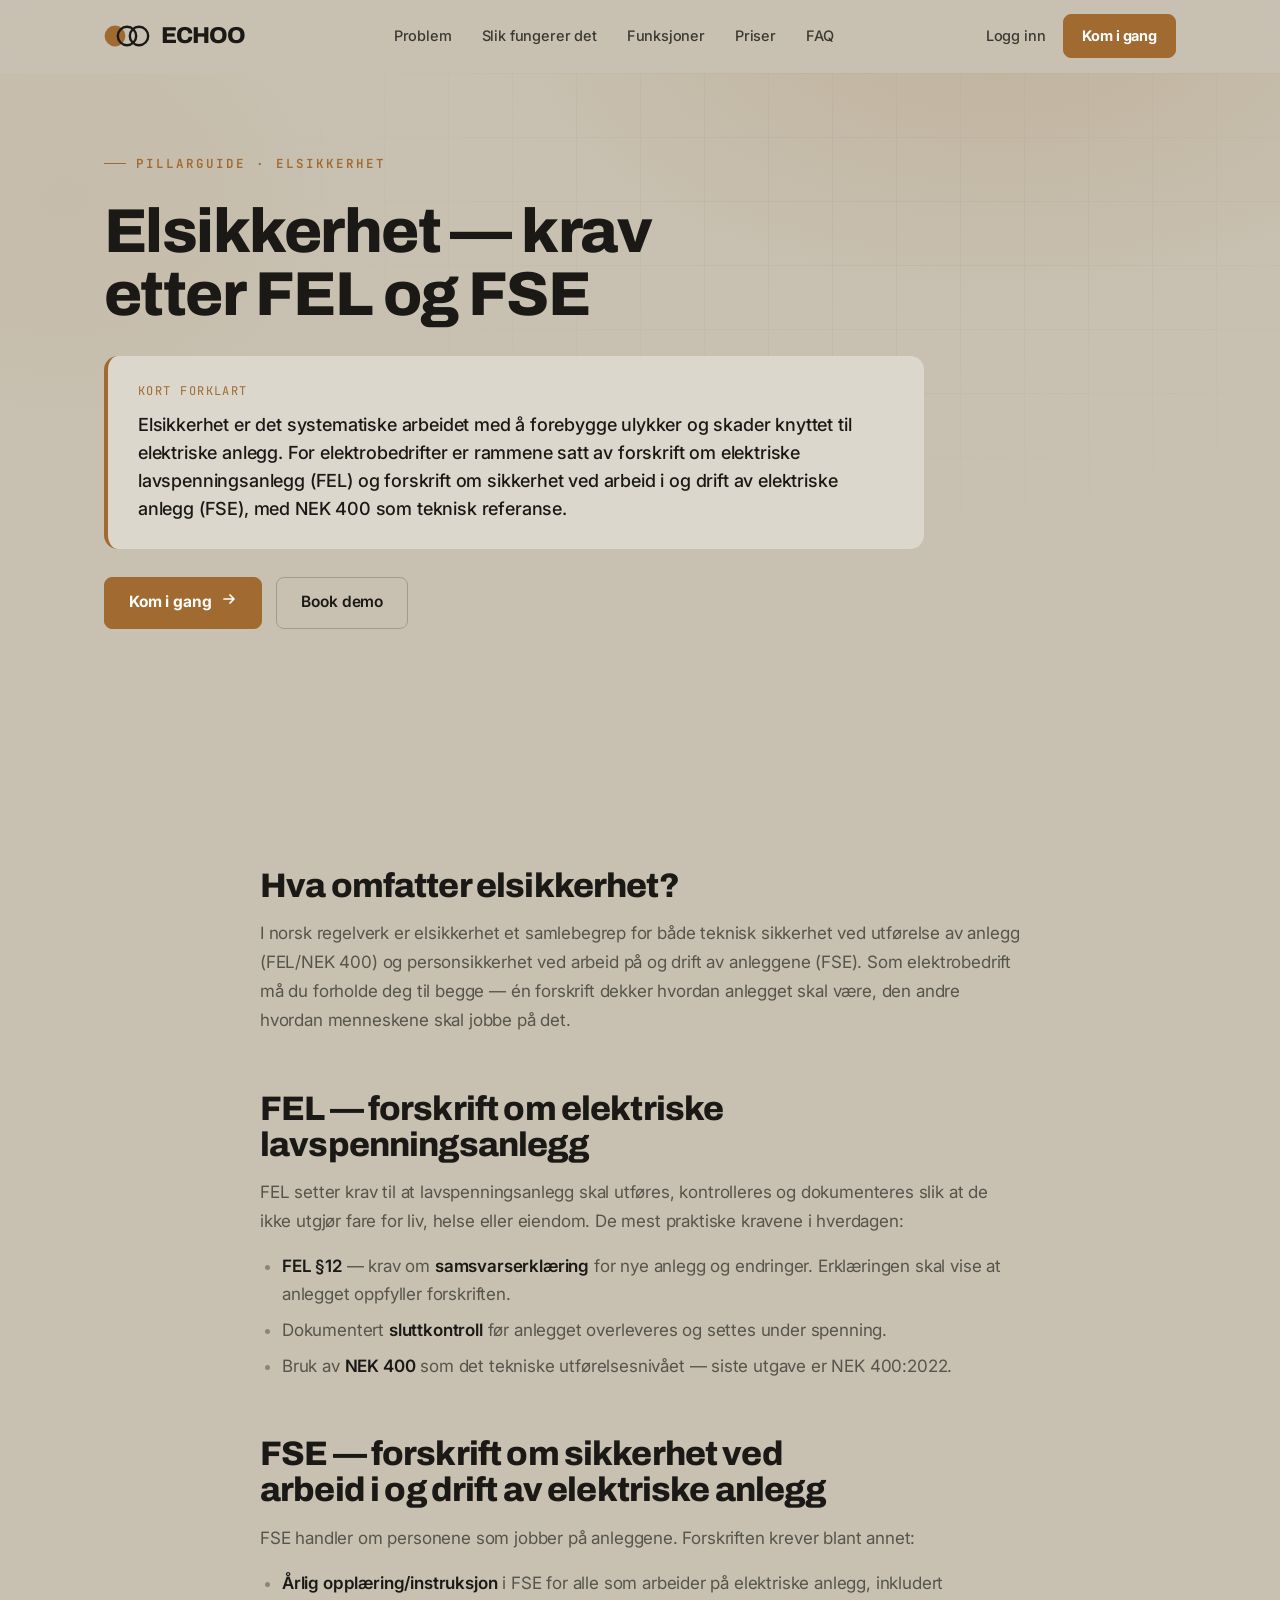
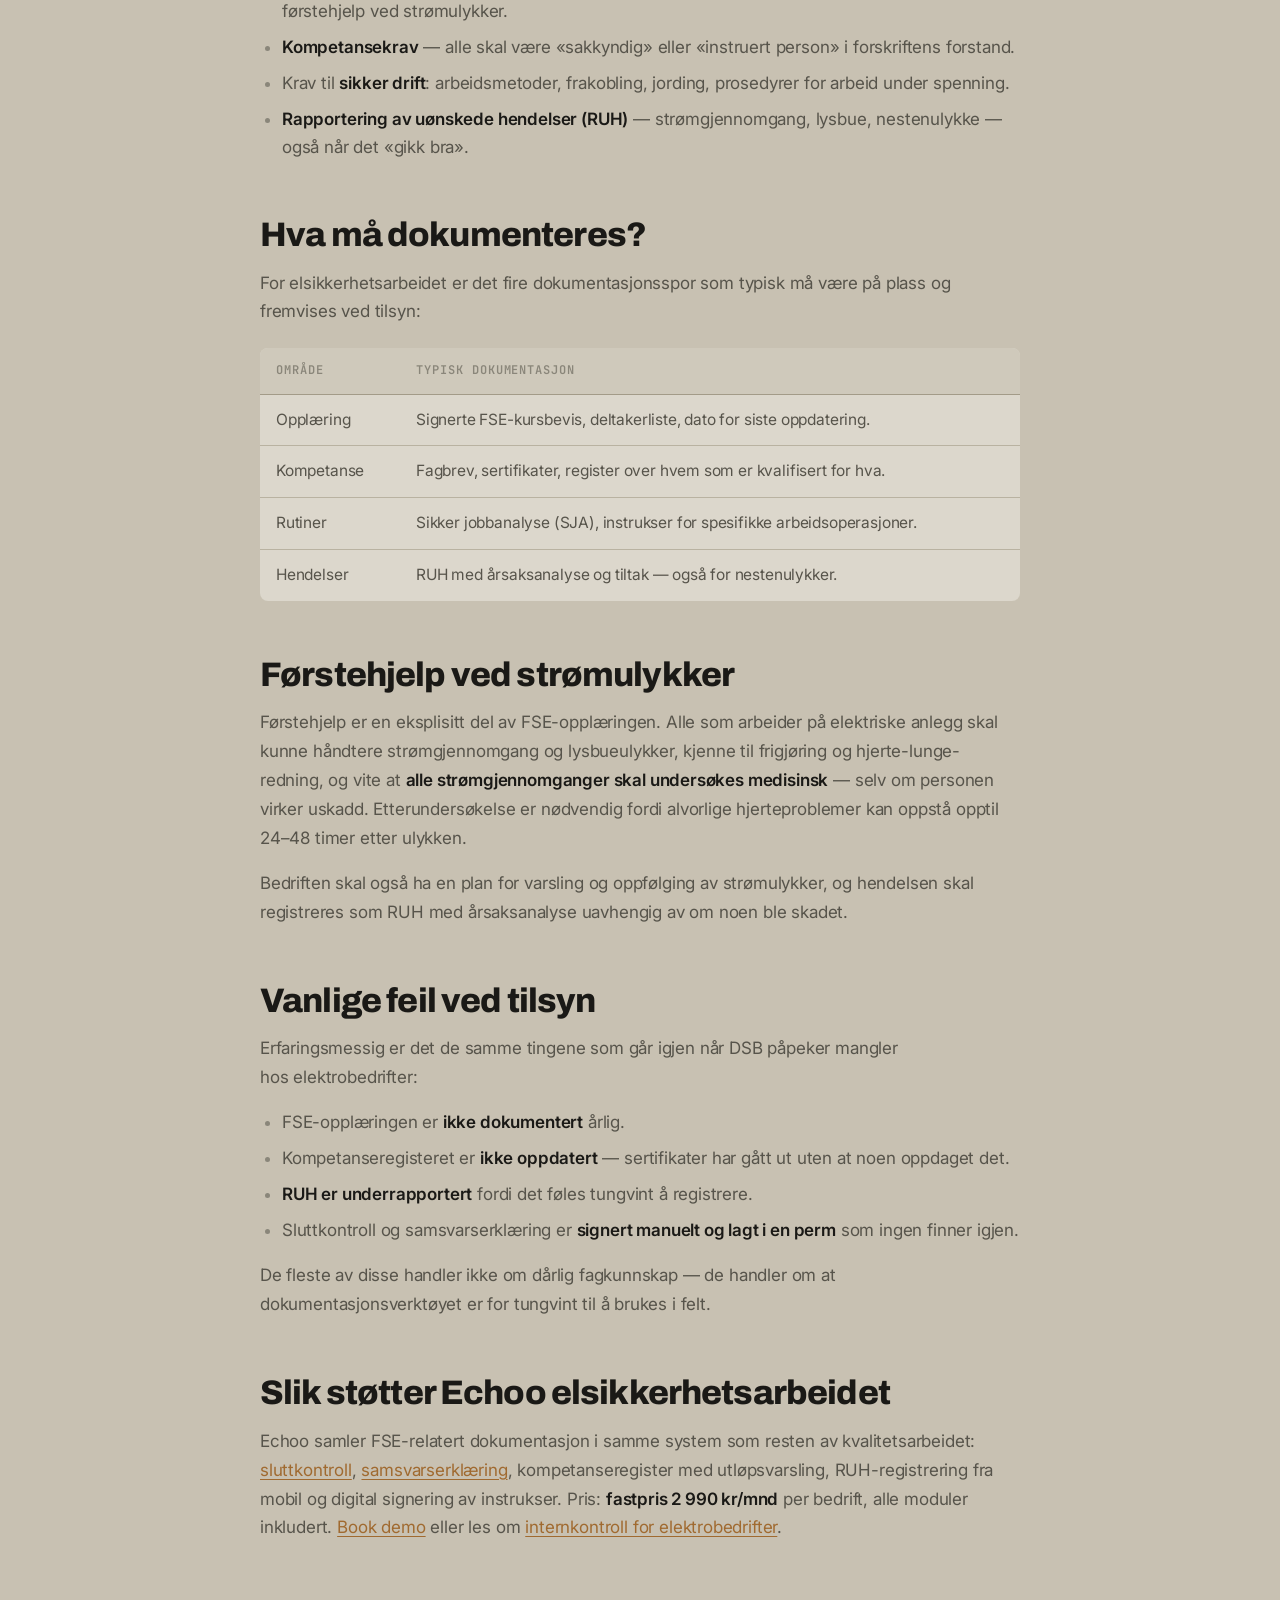
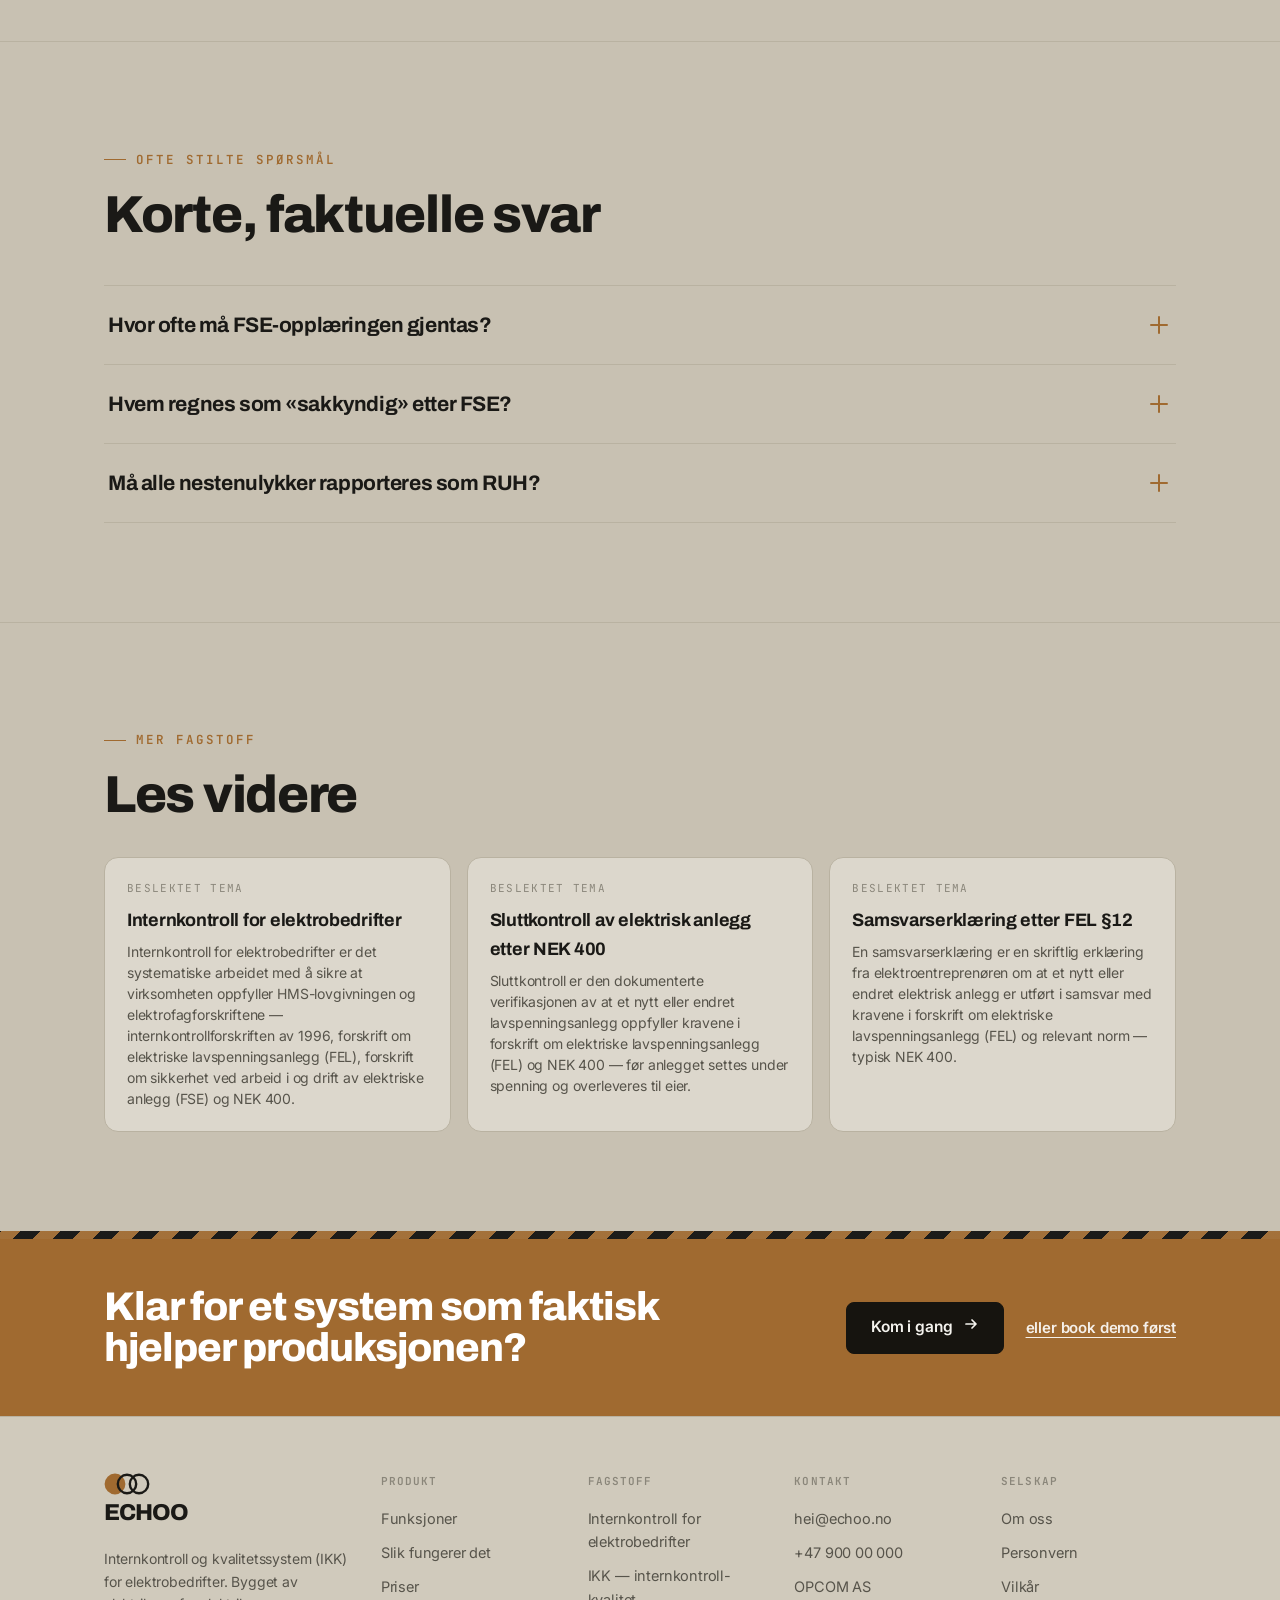
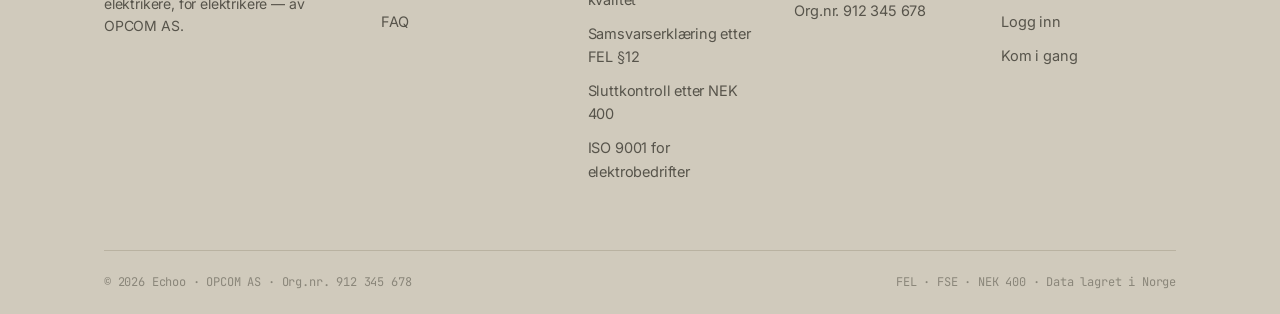
==== commit 8d95c5b3: "Koble landingsside til Echoo-appen via APP_URL-konfig Ett sted aa bytte app-URL: - APP_URL='https://" ====
--- a/elsikkerhet/index.html
+++ b/elsikkerhet/index.html
@@ -136,8 +136,8 @@
       <a href="/#faq">FAQ</a>
     </nav>
     <div class="nav-cta">
-      <a href="/#priser" class="btn btn-ghost btn-sm">Se priser</a>
-      <a href="/#demo" class="btn btn-primary btn-sm">Book demo</a>
+      <a href="https://app.echoo.no/login" data-app-path="/login" class="nav-login">Logg inn</a>
+      <a href="https://app.echoo.no/signup?plan=base" data-app-path="/signup?plan=base" class="btn btn-primary btn-sm">Kom i gang</a>
       <button class="nav-burger" id="navBurger" aria-label="Meny" aria-expanded="false" aria-controls="navMobile"><span></span></button>
     </div>
   </div>
@@ -148,8 +148,9 @@
     <a class="m-link" href="/#priser">Priser</a>
     <a class="m-link" href="/#faq">FAQ</a>
     <div class="m-cta">
-      <a href="/#priser" class="btn btn-ghost">Se priser</a>
-      <a href="/#demo" class="btn btn-primary">Book demo</a>
+      <a href="https://app.echoo.no/login" data-app-path="/login" class="btn btn-ghost">Logg inn</a>
+      <a href="https://app.echoo.no/signup?plan=base" data-app-path="/signup?plan=base" class="btn btn-primary">Kom i gang</a>
+      <a href="/#demo" class="btn btn-ghost" style="background:transparent">Book demo</a>
     </div>
   </div>
 </header>
@@ -168,8 +169,8 @@
         <p>Elsikkerhet er det systematiske arbeidet med å forebygge ulykker og skader knyttet til elektriske anlegg. For elektrobedrifter er rammene satt av forskrift om elektriske lavspenningsanlegg (FEL) og forskrift om sikkerhet ved arbeid i og drift av elektriske anlegg (FSE), med NEK 400 som teknisk referanse.</p>
       </div>
       <div class="hero-cta" style="margin-top:28px">
-        <a href="/#demo" class="btn btn-primary">Book demo<span class="btn-arrow"><svg width="16" height="16" viewBox="0 0 16 16" fill="none"><path d="M3 8h9M9 4l4 4-4 4" stroke="currentColor" stroke-width="1.7" stroke-linecap="round" stroke-linejoin="round"/></svg></span></a>
-        <a href="/" class="btn btn-ghost">Tilbake til Echoo</a>
+        <a href="https://app.echoo.no/signup?plan=base" data-app-path="/signup?plan=base" class="btn btn-primary">Kom i gang<span class="btn-arrow"><svg width="16" height="16" viewBox="0 0 16 16" fill="none"><path d="M3 8h9M9 4l4 4-4 4" stroke="currentColor" stroke-width="1.7" stroke-linecap="round" stroke-linejoin="round"/></svg></span></a>
+        <a href="/#demo" class="btn btn-ghost">Book demo</a>
       </div>
     </div>
   </div>
@@ -284,7 +285,10 @@
 <section class="cta-band">
   <div class="wrap">
     <h2>Klar for et system som faktisk hjelper produksjonen?</h2>
-    <a href="/#demo" class="btn btn-dark">Book demo<span class="btn-arrow"><svg width="16" height="16" viewBox="0 0 16 16" fill="none"><path d="M3 8h9M9 4l4 4-4 4" stroke="currentColor" stroke-width="1.7" stroke-linecap="round" stroke-linejoin="round"/></svg></span></a>
+    <div class="cta-band-actions">
+      <a href="https://app.echoo.no/signup?plan=base" data-app-path="/signup?plan=base" class="btn btn-dark">Kom i gang<span class="btn-arrow"><svg width="16" height="16" viewBox="0 0 16 16" fill="none"><path d="M3 8h9M9 4l4 4-4 4" stroke="currentColor" stroke-width="1.7" stroke-linecap="round" stroke-linejoin="round"/></svg></span></a>
+      <a href="/#demo" class="cta-band-link">eller book demo først</a>
+    </div>
   </div>
 </section>
 <footer class="footer">
@@ -320,7 +324,8 @@
         <a href="/#grunnleggere">Om oss</a>
         <a href="/personvern/">Personvern</a>
         <a href="/vilkar/">Vilkår</a>
-        <a href="/#demo">Book demo</a>
+        <a href="https://app.echoo.no/login" data-app-path="/login">Logg inn</a>
+        <a href="https://app.echoo.no/signup?plan=base" data-app-path="/signup?plan=base">Kom i gang</a>
       </div>
     </div>
     <div class="footer-bottom">
--- a/styles.css
+++ b/styles.css
@@ -177,11 +177,19 @@
 .nav-inner { display: flex; align-items: center; justify-content: space-between; height: 72px; }
 .nav-links { display: flex; align-items: center; gap: 30px; }
 .nav-links a {
-  font-size: 14.5px; color: var(--ink-2); font-weight: 500;
+  font-size: 14.5px; color: color-mix(in srgb, var(--ink-2) 55%, var(--ink)); font-weight: 500;
   transition: color .15s ease;
 }
 .nav-links a:hover { color: var(--ink); }
-.nav-cta { display: flex; align-items: center; gap: 12px; }
+.nav-cta { display: flex; align-items: center; gap: 14px; }
+.nav-login {
+  font-size: 14.5px; font-weight: 500;
+  color: color-mix(in srgb, var(--ink-2) 55%, var(--ink));
+  padding: 8px 4px;
+  transition: color .15s ease;
+}
+.nav-login:hover { color: var(--ink); }
+@media (max-width: 940px) { .nav-login { display: none; } }
 
 /* Burger button */
 .nav-burger {
@@ -607,6 +615,8 @@
 .price-left .addon-amt { font-family: var(--font-display); font-weight: 800; font-size: 22px; color: var(--orange); letter-spacing: -.02em; }
 .price-left .addon-note { color: var(--ink-2); font-size: 14.5px; line-height: 1.55; margin-top: 8px; max-width: 360px; }
 .price-left .addon-note b { color: var(--ink); font-weight: 700; }
+.price-left .addon-cta { display: inline-block; margin-top: 14px; font-family: var(--font-display); font-weight: 700; font-size: 15px; letter-spacing: -.01em; color: var(--orange); transition: color .15s ease; }
+.price-left .addon-cta:hover { color: var(--orange-2); }
 .price-mid { background: var(--line); }
 .price-right { padding: 40px; }
 .price-right .h { font-family: var(--font-mono); font-size: 12px; letter-spacing: .1em; text-transform: uppercase; color: var(--ink-3); }
@@ -714,6 +724,9 @@
 .cta-band h2 { font-size: clamp(26px, 3.4vw, 40px); color: var(--orange-ink); max-width: 640px; }
 .cta-band .btn-dark { background: #16140f; color: #f4f3ee; border-color: #16140f; }
 .cta-band .btn-dark:hover { background: #000; border-color: #000; }
+.cta-band-actions { display: flex; align-items: center; gap: 22px; flex-wrap: wrap; }
+.cta-band-link { color: var(--orange-ink); font-weight: 600; font-size: 15px; opacity: .9; text-decoration: underline; text-decoration-thickness: 1px; text-underline-offset: 4px; }
+.cta-band-link:hover { opacity: 1; }
 
 /* ---------- Footer ---------- */
 .footer { background: var(--bg-2); border-top: 1px solid var(--line); }
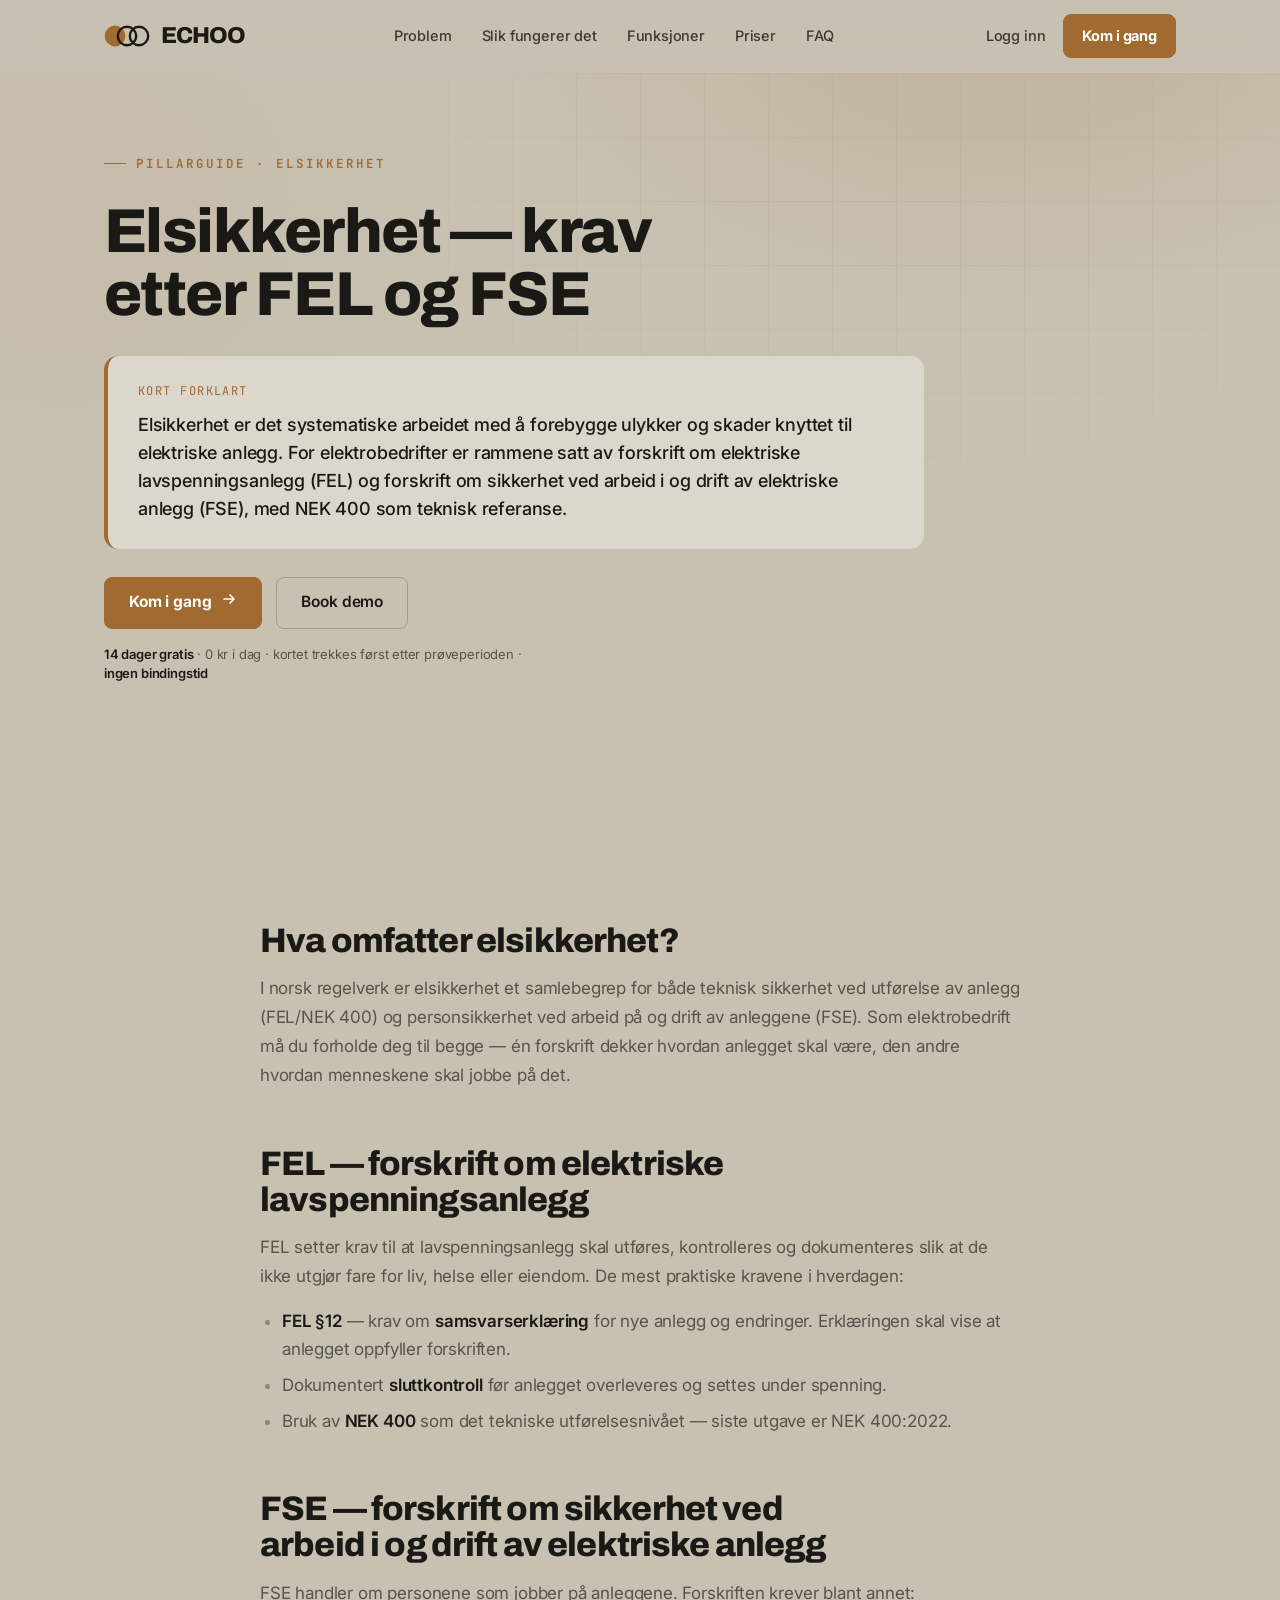
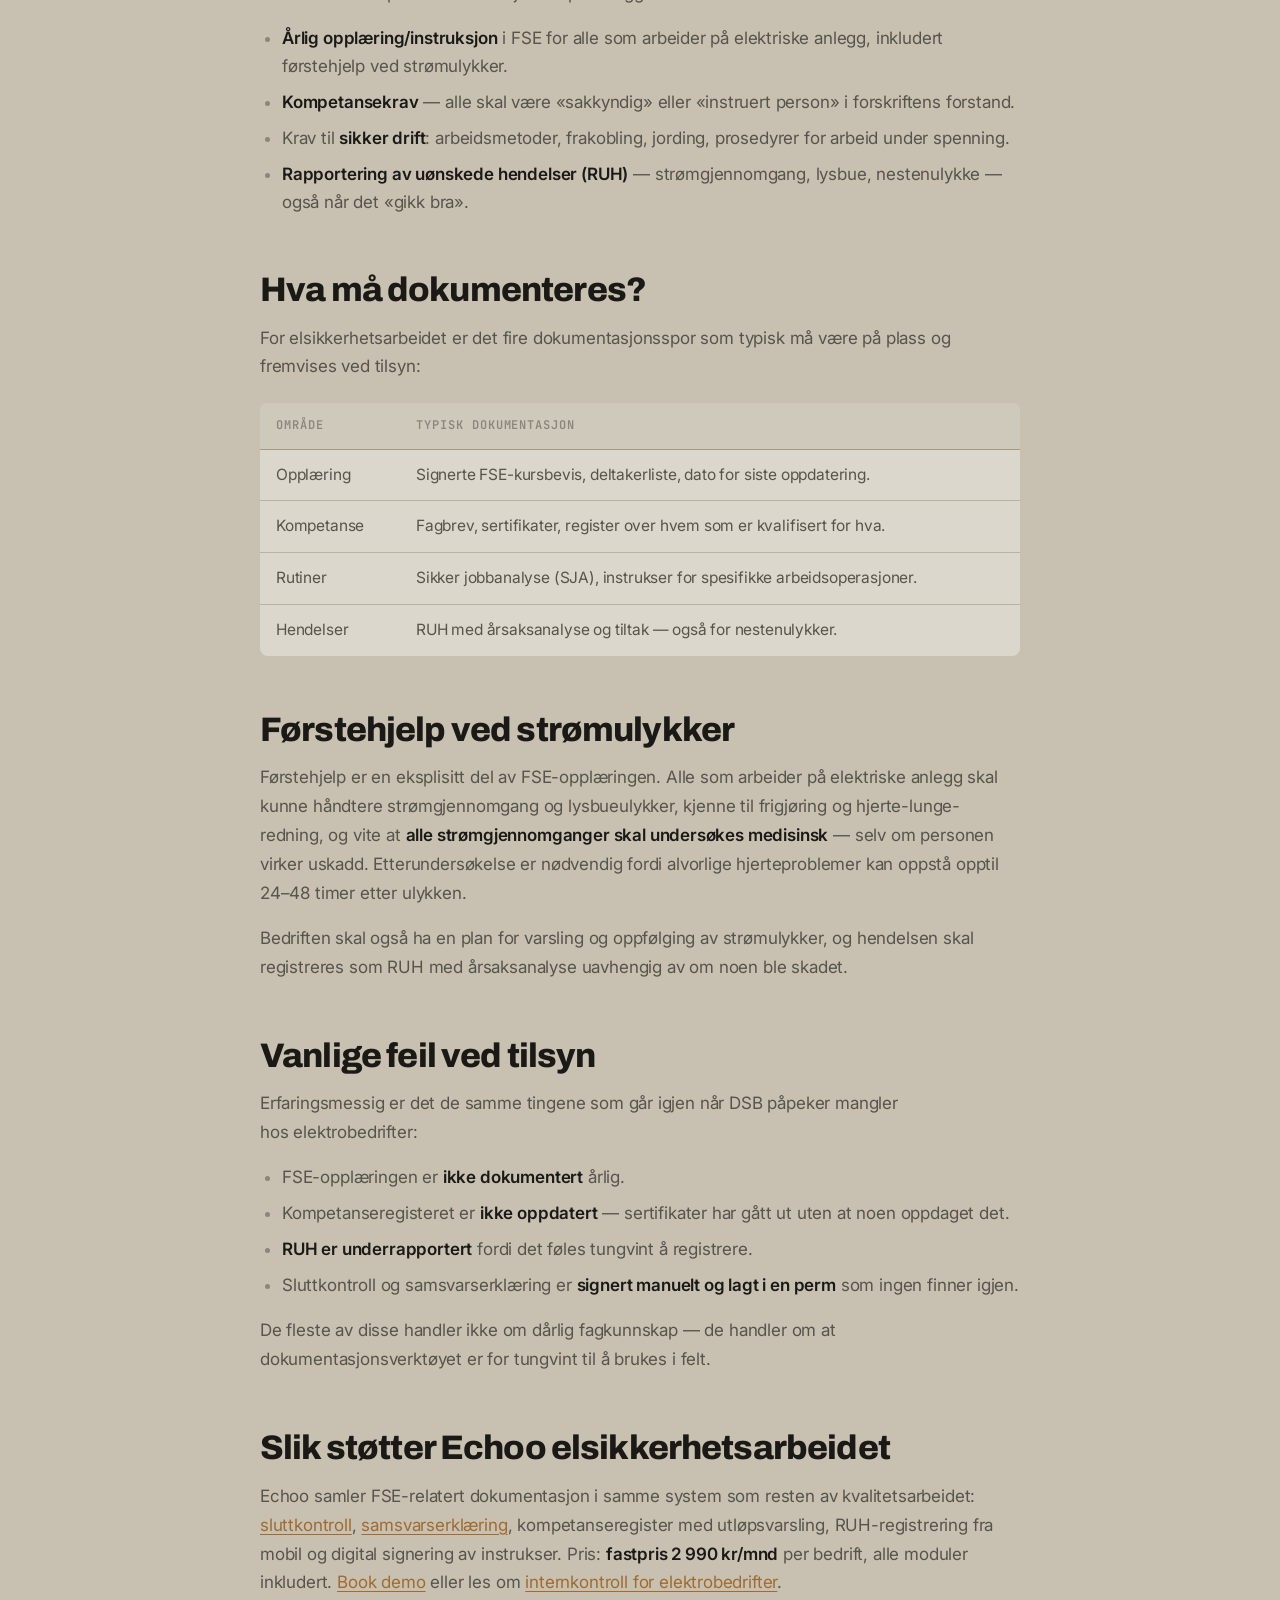
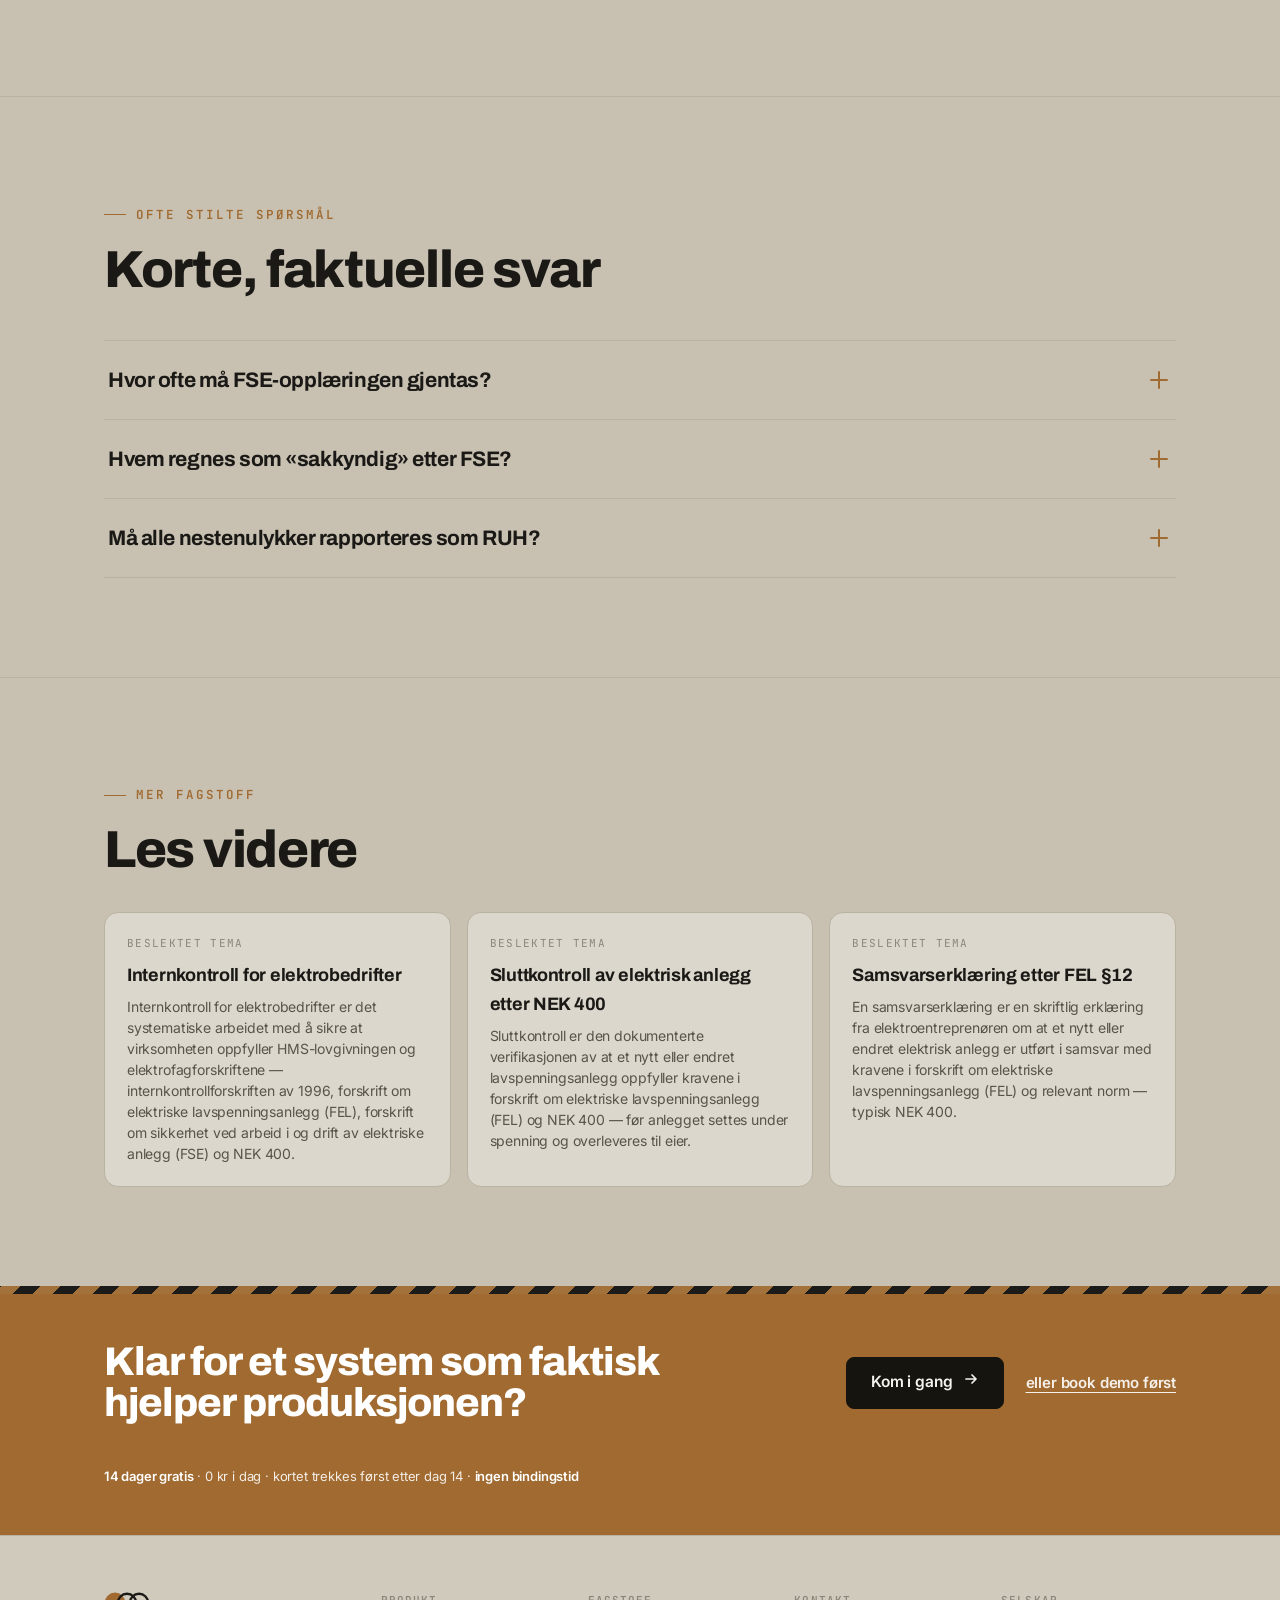
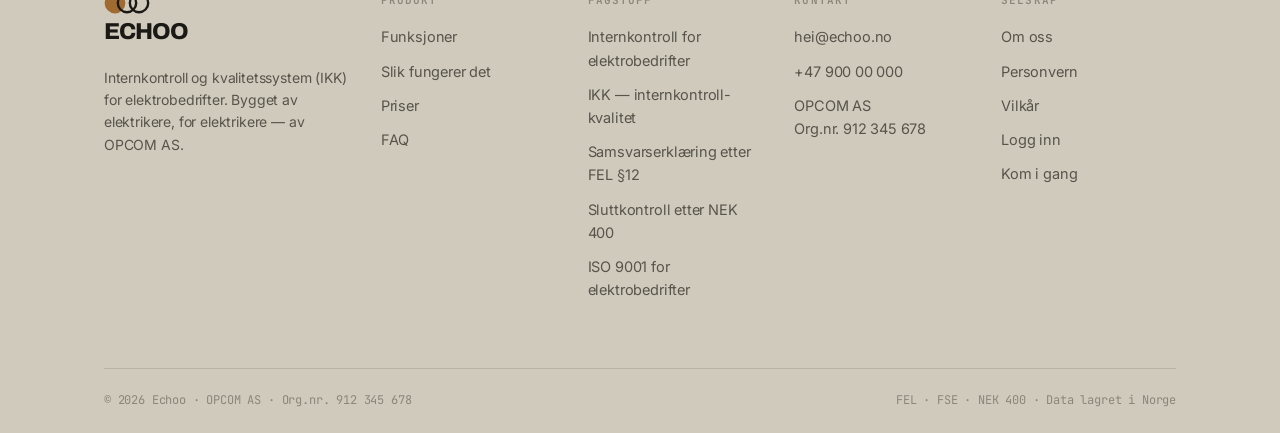
==== commit 91f196b6: "Trial-flow-forklaring foer Stripe-checkout Tydeliggjor pakken brukeren gaar inn i, foer 'Kom i gang'" ====
--- a/elsikkerhet/index.html
+++ b/elsikkerhet/index.html
@@ -172,6 +172,7 @@
         <a href="https://app.echoo.no/signup?plan=base" data-app-path="/signup?plan=base" class="btn btn-primary">Kom i gang<span class="btn-arrow"><svg width="16" height="16" viewBox="0 0 16 16" fill="none"><path d="M3 8h9M9 4l4 4-4 4" stroke="currentColor" stroke-width="1.7" stroke-linecap="round" stroke-linejoin="round"/></svg></span></a>
         <a href="/#demo" class="btn btn-ghost">Book demo</a>
       </div>
+      <p class="cta-reassure"><b>14 dager gratis</b> · 0 kr i dag · kortet trekkes først etter prøveperioden · <b>ingen bindingstid</b></p>
     </div>
   </div>
 </section>
@@ -289,6 +290,7 @@
       <a href="https://app.echoo.no/signup?plan=base" data-app-path="/signup?plan=base" class="btn btn-dark">Kom i gang<span class="btn-arrow"><svg width="16" height="16" viewBox="0 0 16 16" fill="none"><path d="M3 8h9M9 4l4 4-4 4" stroke="currentColor" stroke-width="1.7" stroke-linecap="round" stroke-linejoin="round"/></svg></span></a>
       <a href="/#demo" class="cta-band-link">eller book demo først</a>
     </div>
+    <p class="cta-reassure"><b>14 dager gratis</b> · 0 kr i dag · kortet trekkes først etter dag 14 · <b>ingen bindingstid</b></p>
   </div>
 </section>
 <footer class="footer">
--- a/styles.css
+++ b/styles.css
@@ -801,3 +801,20 @@
 .related .lbl { font-family: var(--font-mono); font-size: 11px; letter-spacing: .12em; text-transform: uppercase; color: var(--ink-3); }
 .related .ttl { font-family: var(--font-display); font-weight: 700; font-size: 18px; letter-spacing: -.015em; color: var(--ink); margin-top: 8px; }
 .related .desc { font-size: 14px; line-height: 1.5; color: var(--ink-2); margin-top: 6px; }
+
+/* ---------- Trial-info (foer Stripe-checkout) ---------- */
+.trial-info { background: var(--bg-2); border-left: 3px solid var(--ok); border-radius: var(--r); padding: 20px 22px; margin-top: 28px; }
+.trial-info .trial-label { font-family: var(--font-mono); font-size: 12px; letter-spacing: .12em; text-transform: uppercase; color: var(--ok); font-weight: 600; display: flex; align-items: center; gap: 10px; }
+.trial-info .trial-label::before { content: ""; width: 22px; height: 1px; background: var(--ok); display: inline-block; }
+.trial-info ul { list-style: none; padding: 0; margin: 12px 0 0; display: flex; flex-direction: column; gap: 9px; }
+.trial-info li { font-size: 14.5px; line-height: 1.5; color: var(--ink-2); padding-left: 24px; position: relative; }
+.trial-info li::before { content: "✓"; position: absolute; left: 0; top: 0; color: var(--ok); font-weight: 700; }
+.trial-info li strong { color: var(--ink); font-weight: 600; }
+.trial-info .no-binding { margin-top: 4px; font-family: var(--font-mono); font-size: 11.5px; letter-spacing: .14em; text-transform: uppercase; color: var(--ok); font-weight: 700; padding-left: 0; }
+.trial-info .no-binding::before { content: none; }
+
+/* Liten reassurance under CTA-knapper, like foer Stripe-redirect */
+.cta-reassure { font-size: 13px; color: var(--ink-2); margin-top: 16px; line-height: 1.5; max-width: 520px; }
+.cta-reassure b { color: var(--ink); font-weight: 600; }
+.cta-band .cta-reassure { color: color-mix(in srgb, var(--orange-ink) 88%, transparent); max-width: 620px; margin-top: 14px; }
+.cta-band .cta-reassure b { color: var(--orange-ink); }
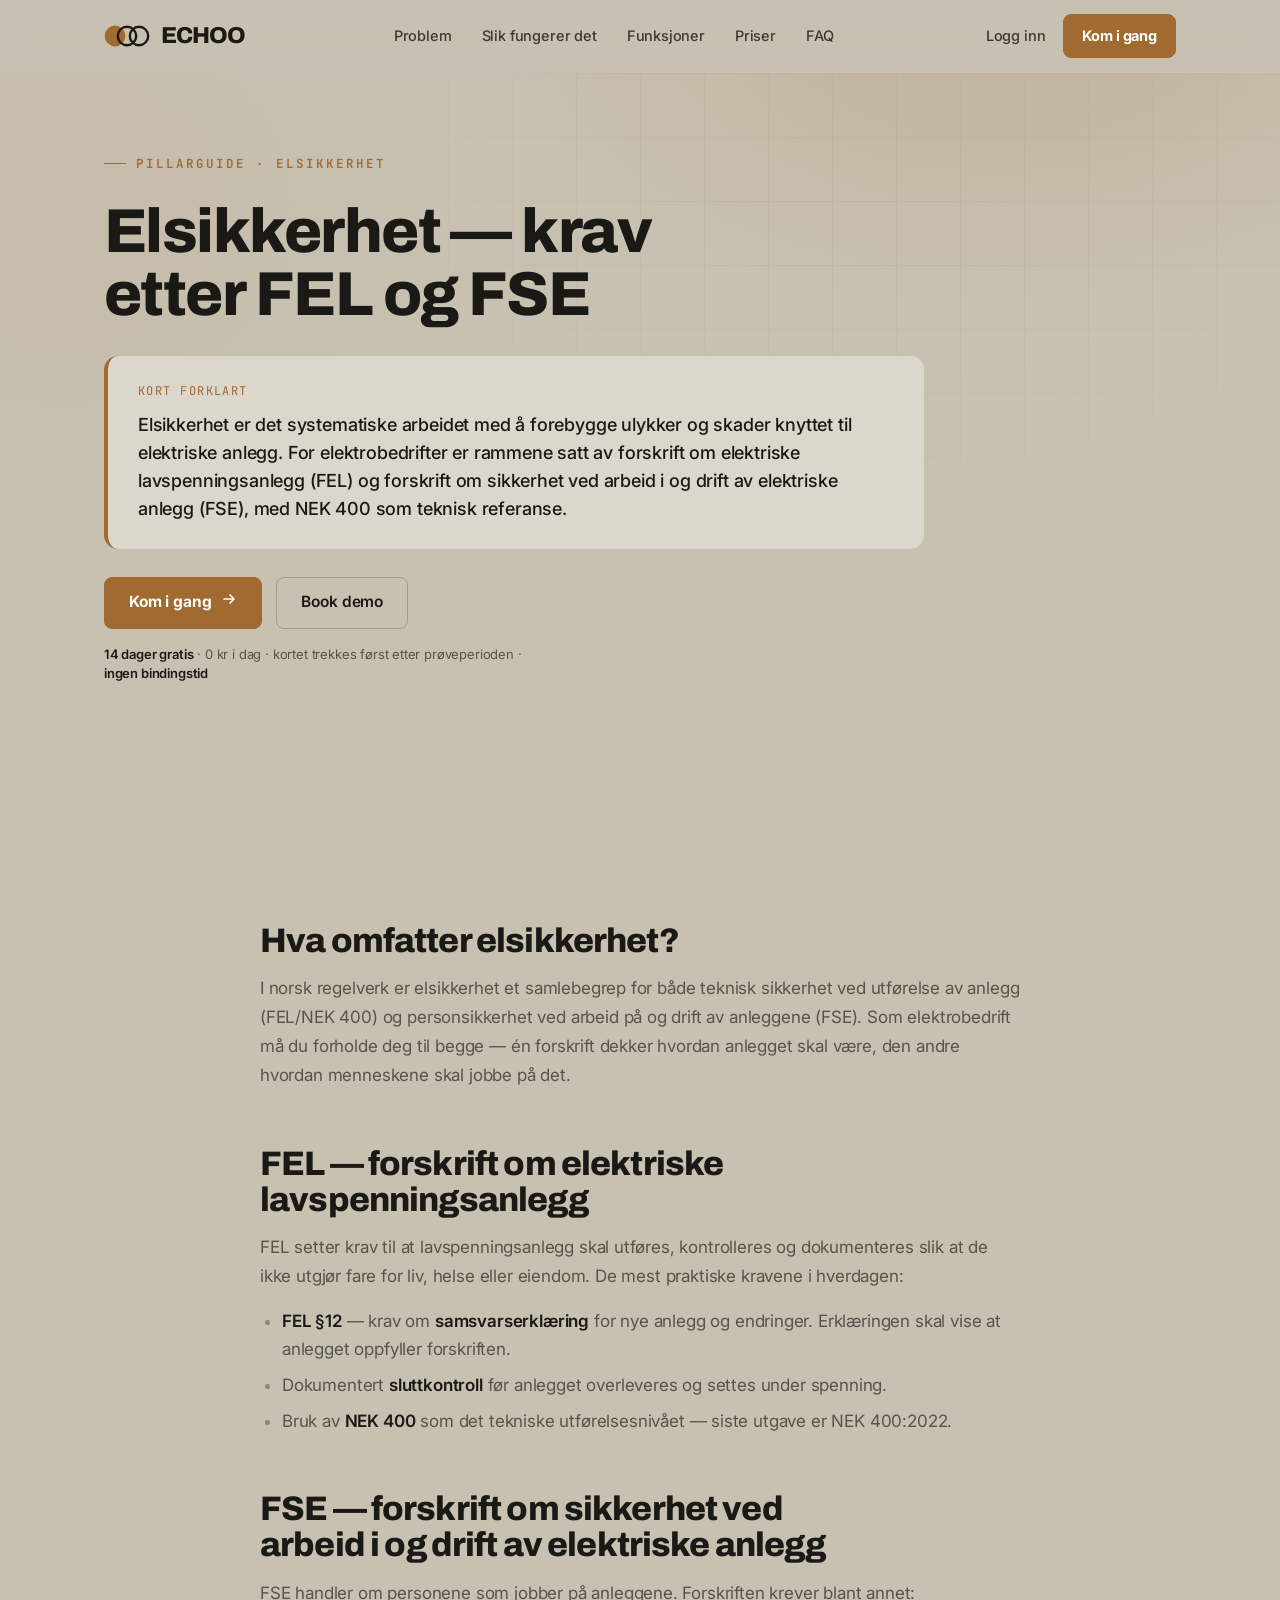
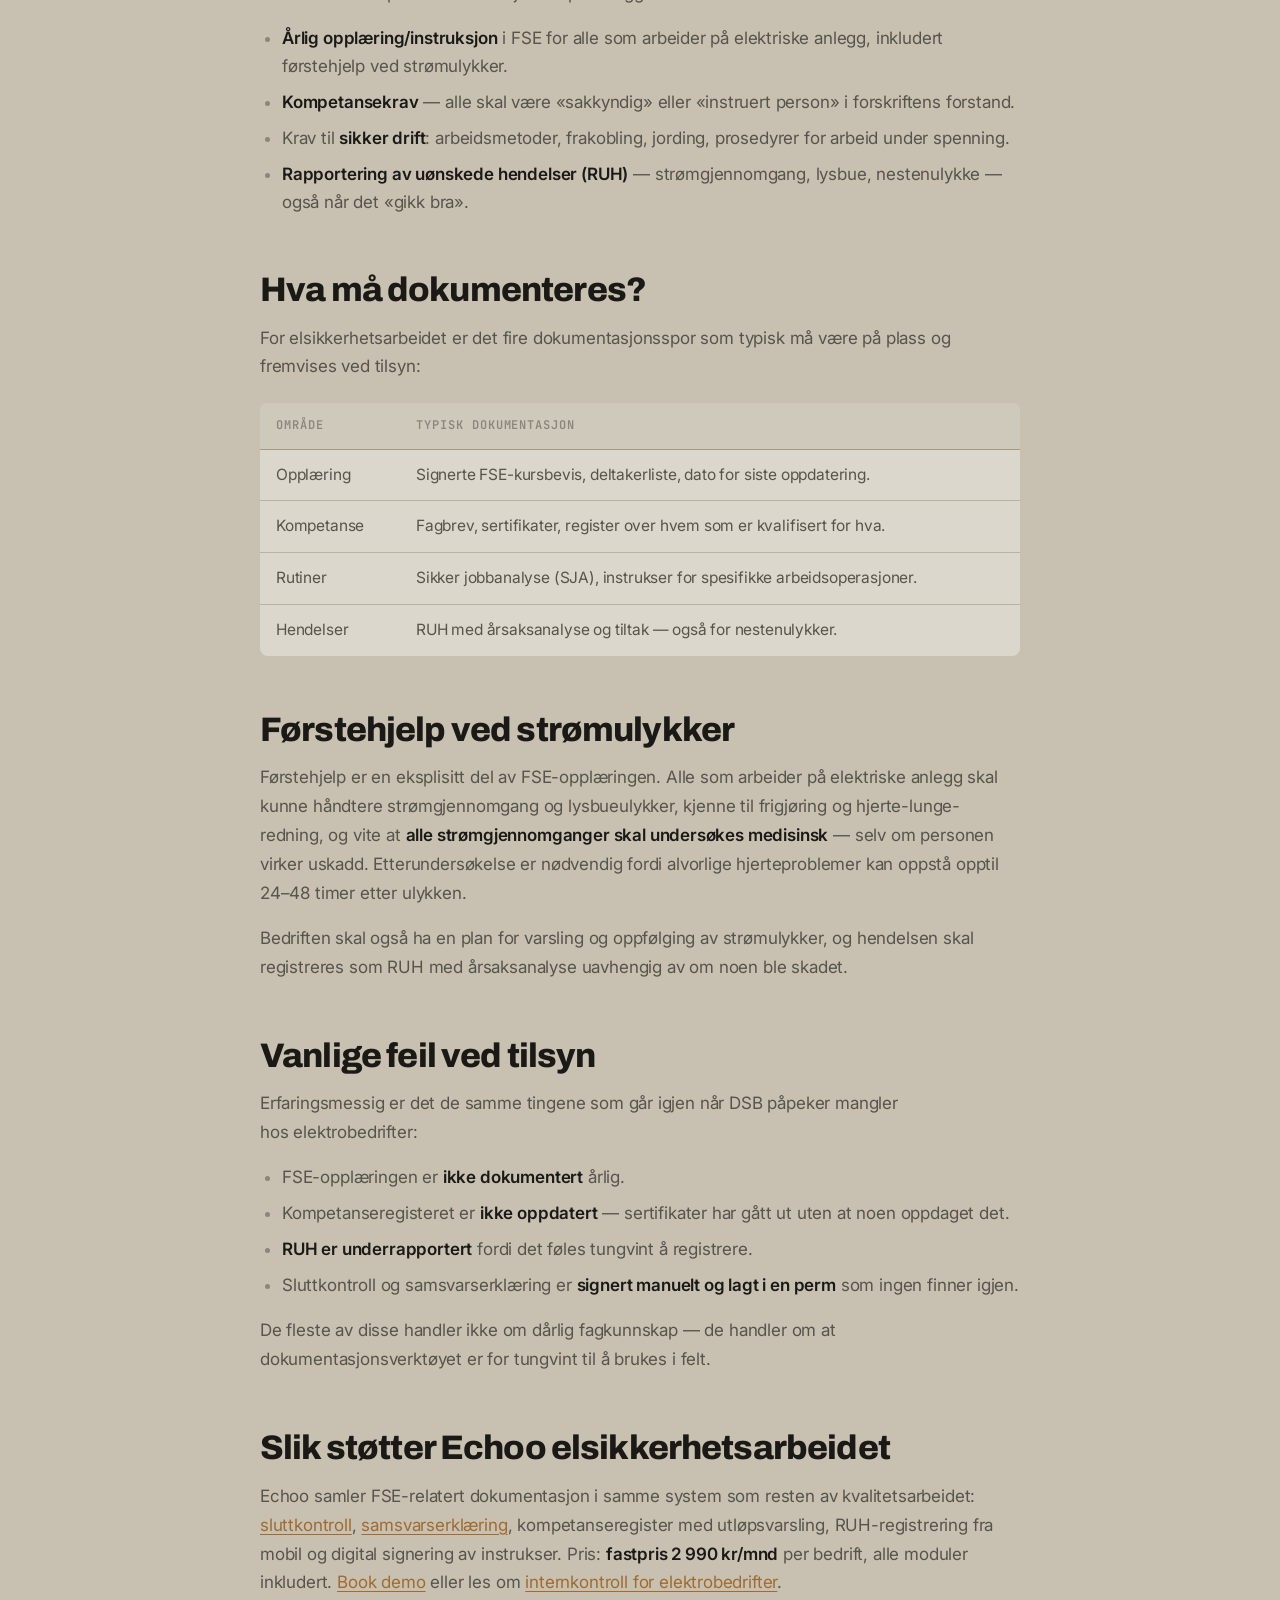
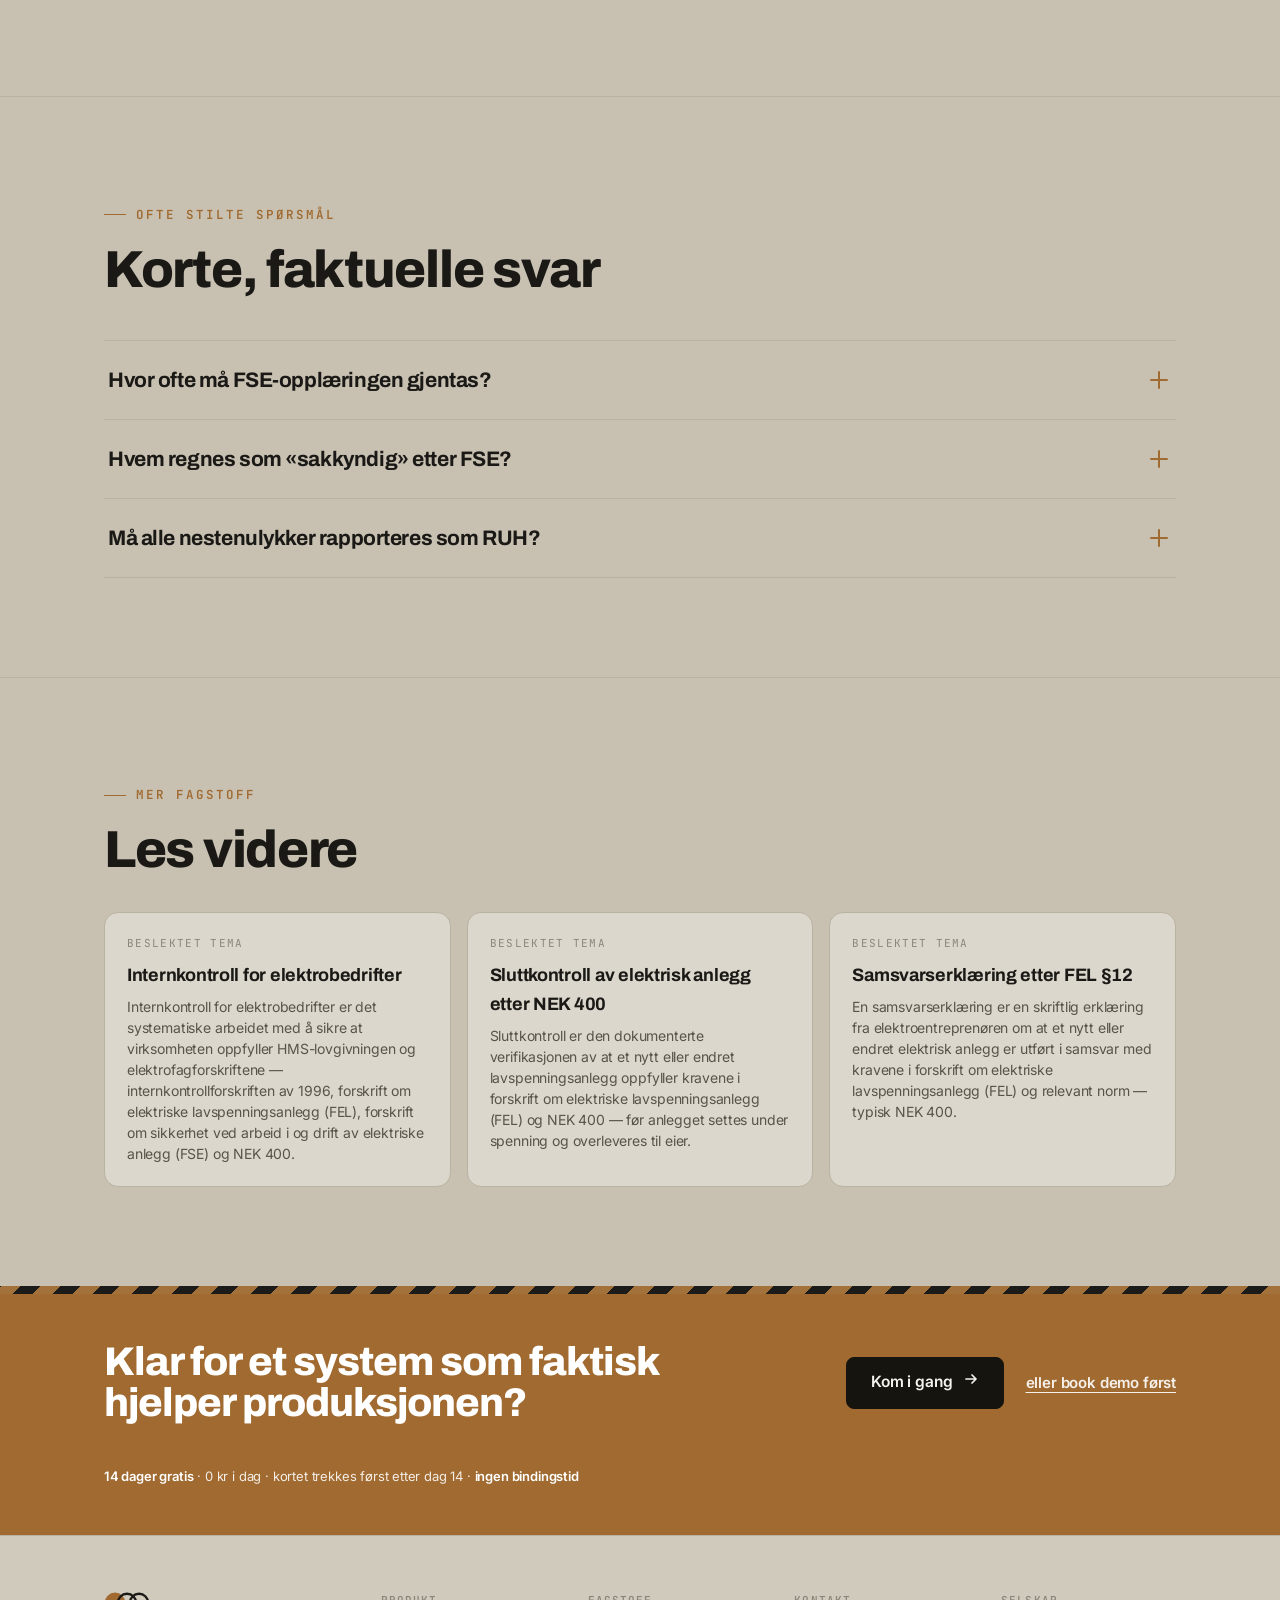
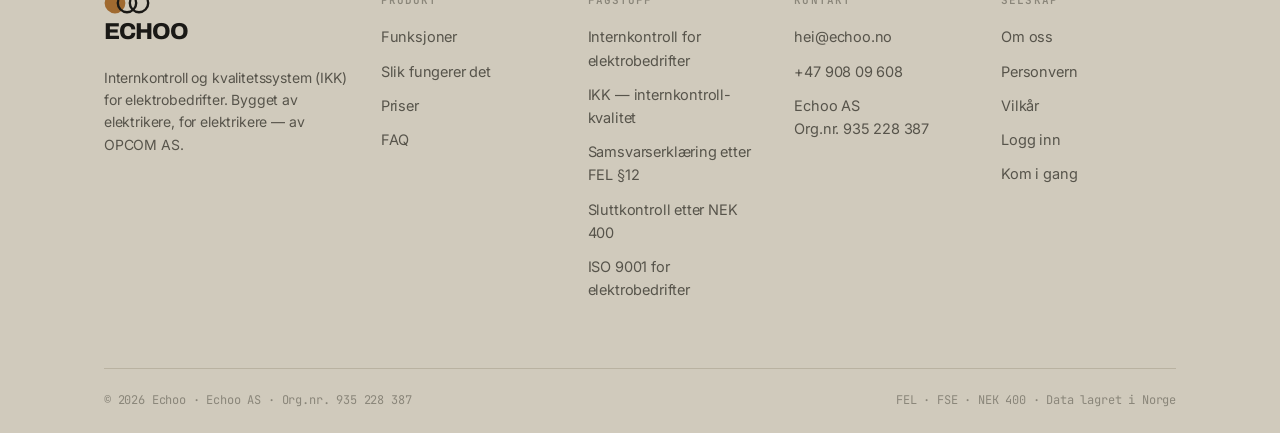
==== commit cc23d061: "Rett juridisk avsender til Echoo AS Bytter ut placeholder-org-nr (912 345 678) og placeholder-telefo" ====
--- a/elsikkerhet/index.html
+++ b/elsikkerhet/index.html
@@ -53,7 +53,7 @@
   },
   "publisher": {
     "@type": "Organization",
-    "name": "OPCOM AS",
+    "name": "Echoo AS",
     "logo": {
       "@type": "ImageObject",
       "url": "https://echoo.no/og-image.png"
@@ -318,8 +318,8 @@
       <div class="col">
         <h5>Kontakt</h5>
         <a href="mailto:hei@echoo.no">hei@echoo.no</a>
-        <a href="tel:+4790000000">+47 900 00 000</a>
-        <p>OPCOM AS<br>Org.nr. 912 345 678</p>
+        <a href="tel:+4790809608">+47 908 09 608</a>
+        <p>Echoo AS<br>Org.nr. 935 228 387</p>
       </div>
       <div class="col">
         <h5>Selskap</h5>
@@ -331,7 +331,7 @@
       </div>
     </div>
     <div class="footer-bottom">
-      <span>© 2026 Echoo · OPCOM AS · Org.nr. 912 345 678</span>
+      <span>© 2026 Echoo · Echoo AS · Org.nr. 935 228 387</span>
       <span>FEL · FSE · NEK 400 · Data lagret i Norge</span>
     </div>
   </div>
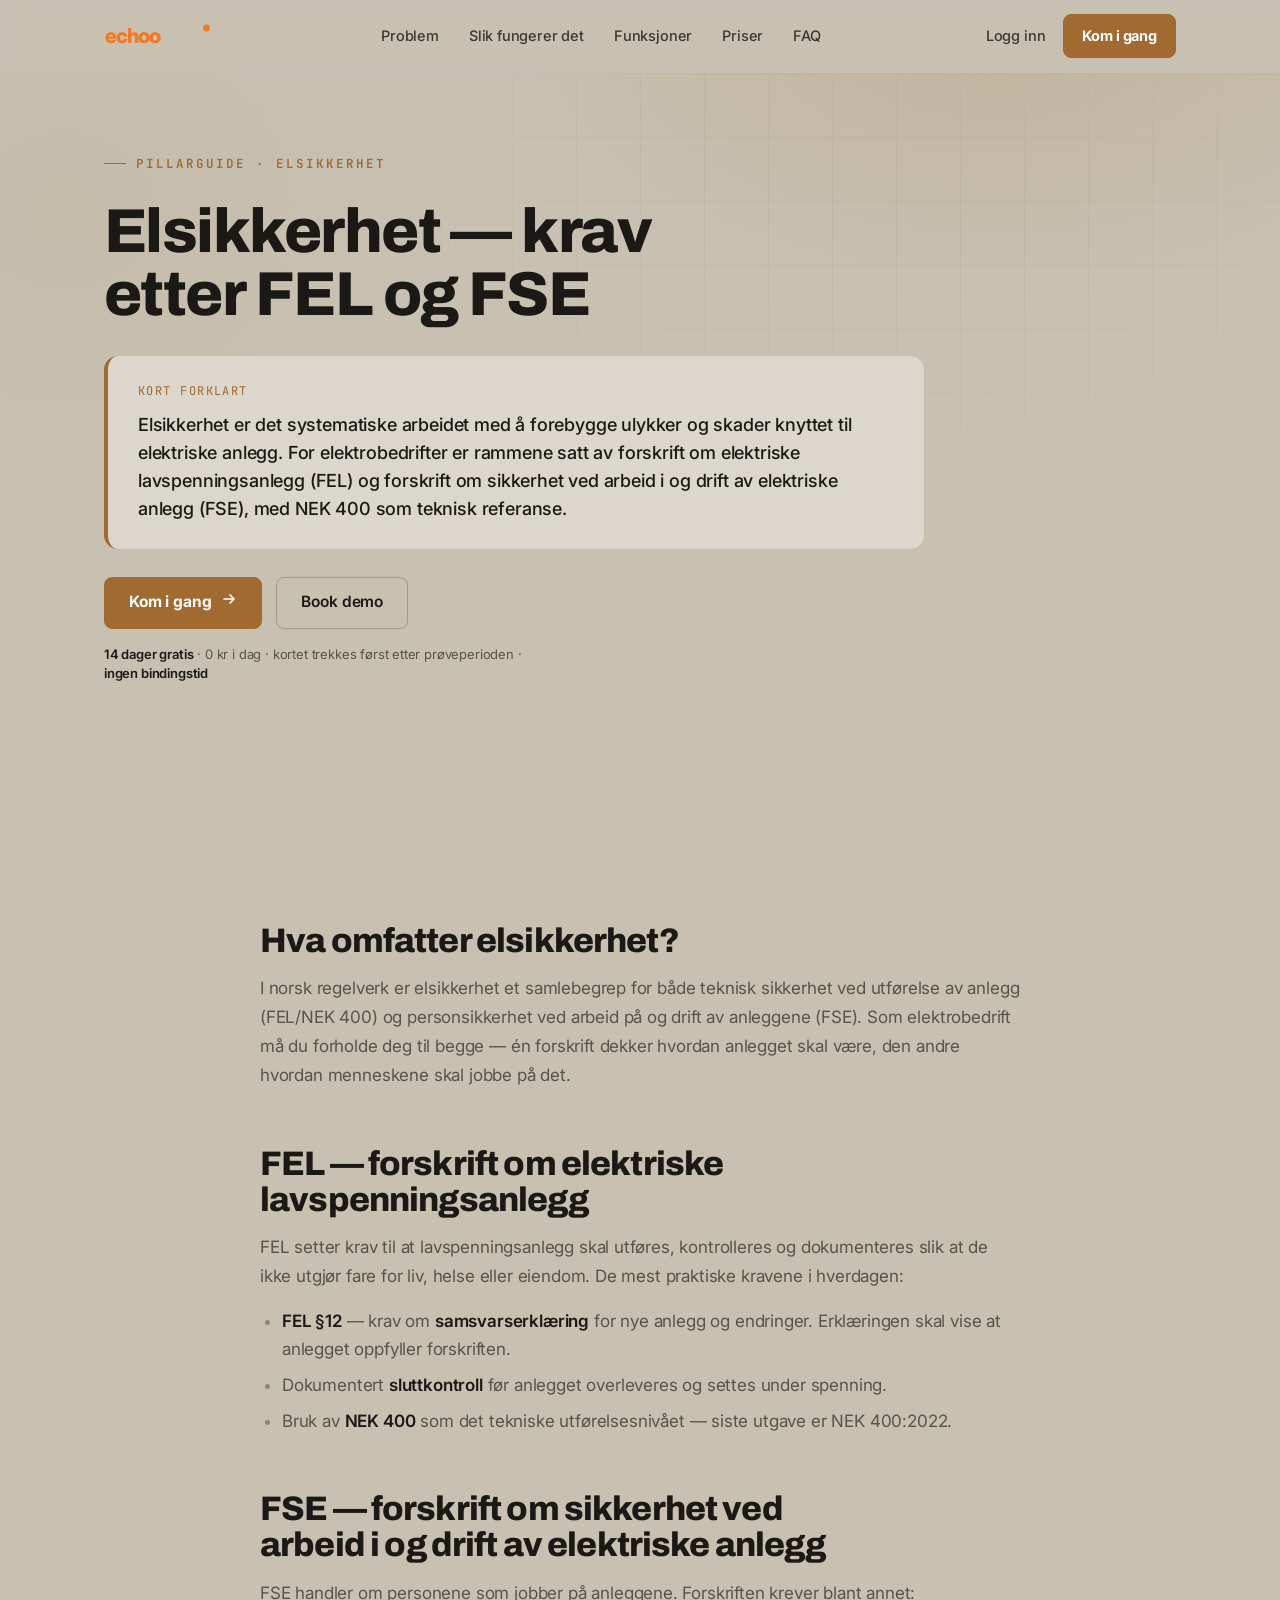
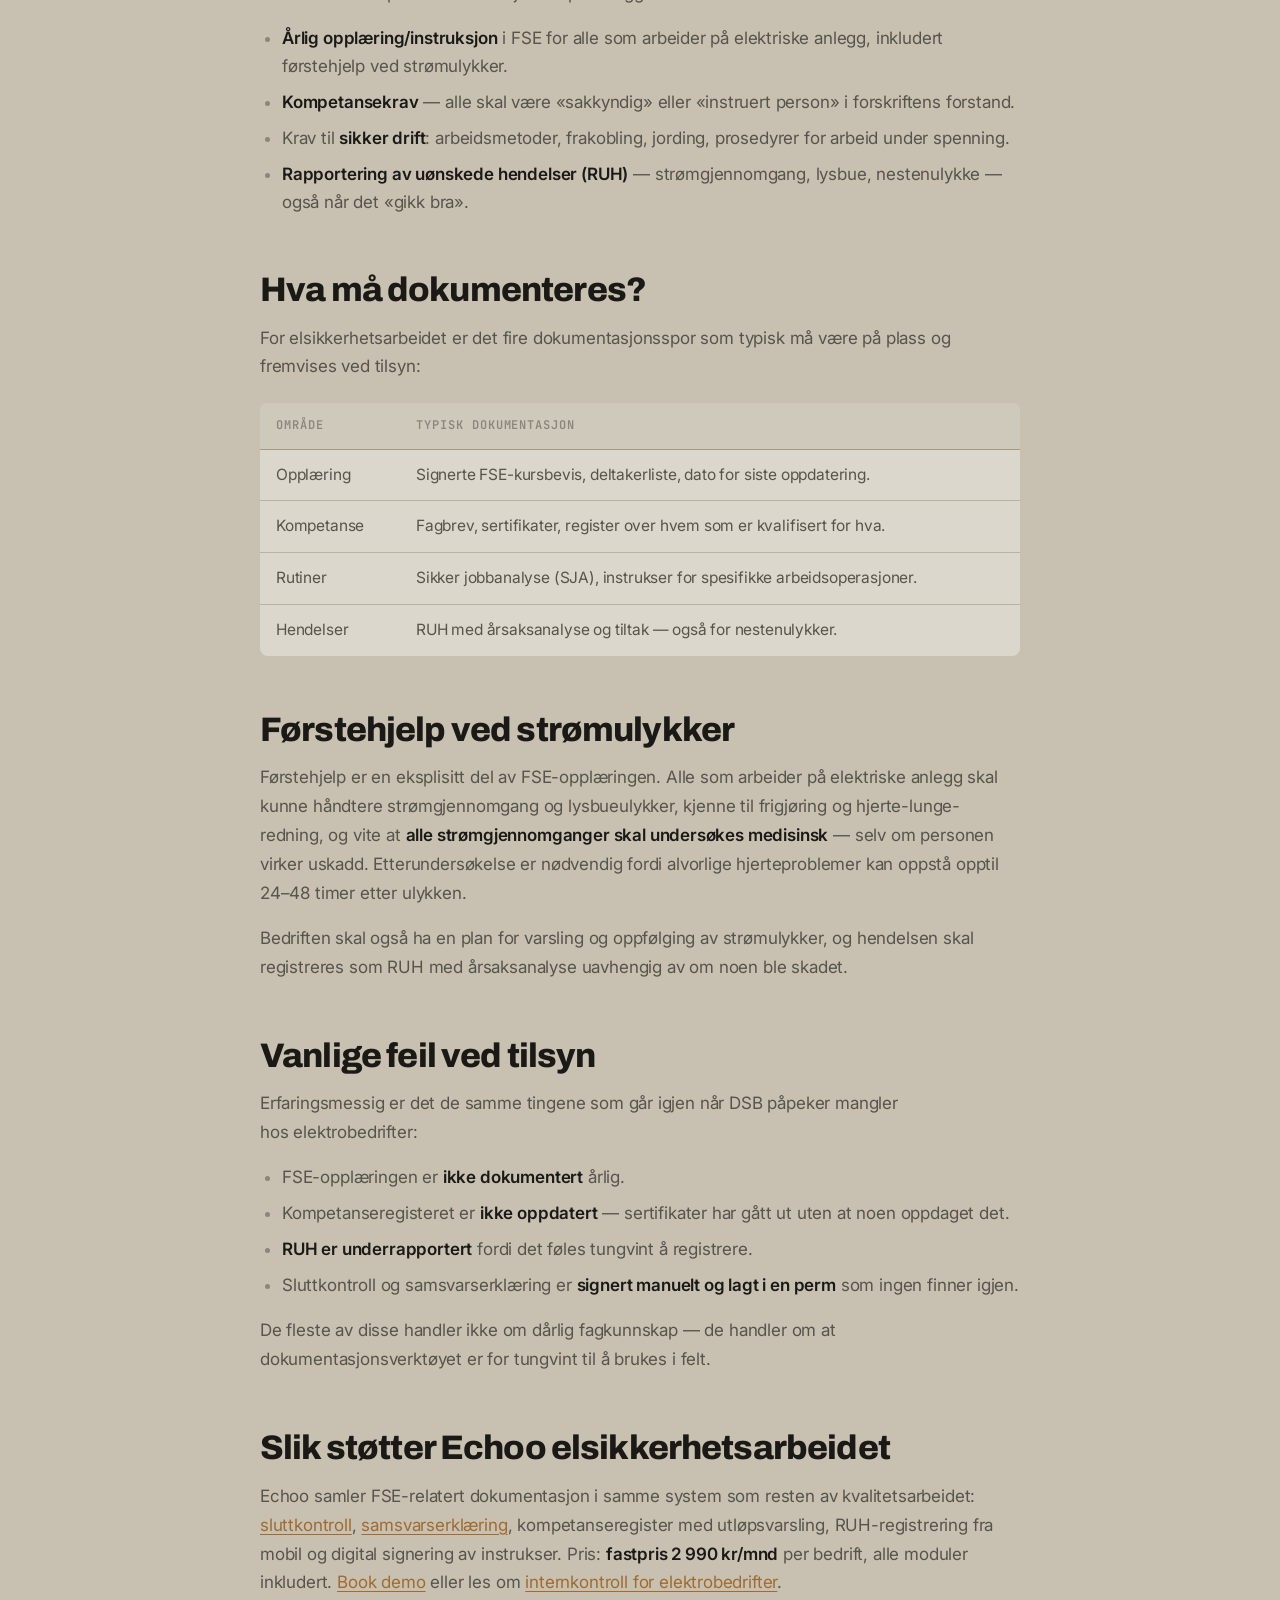
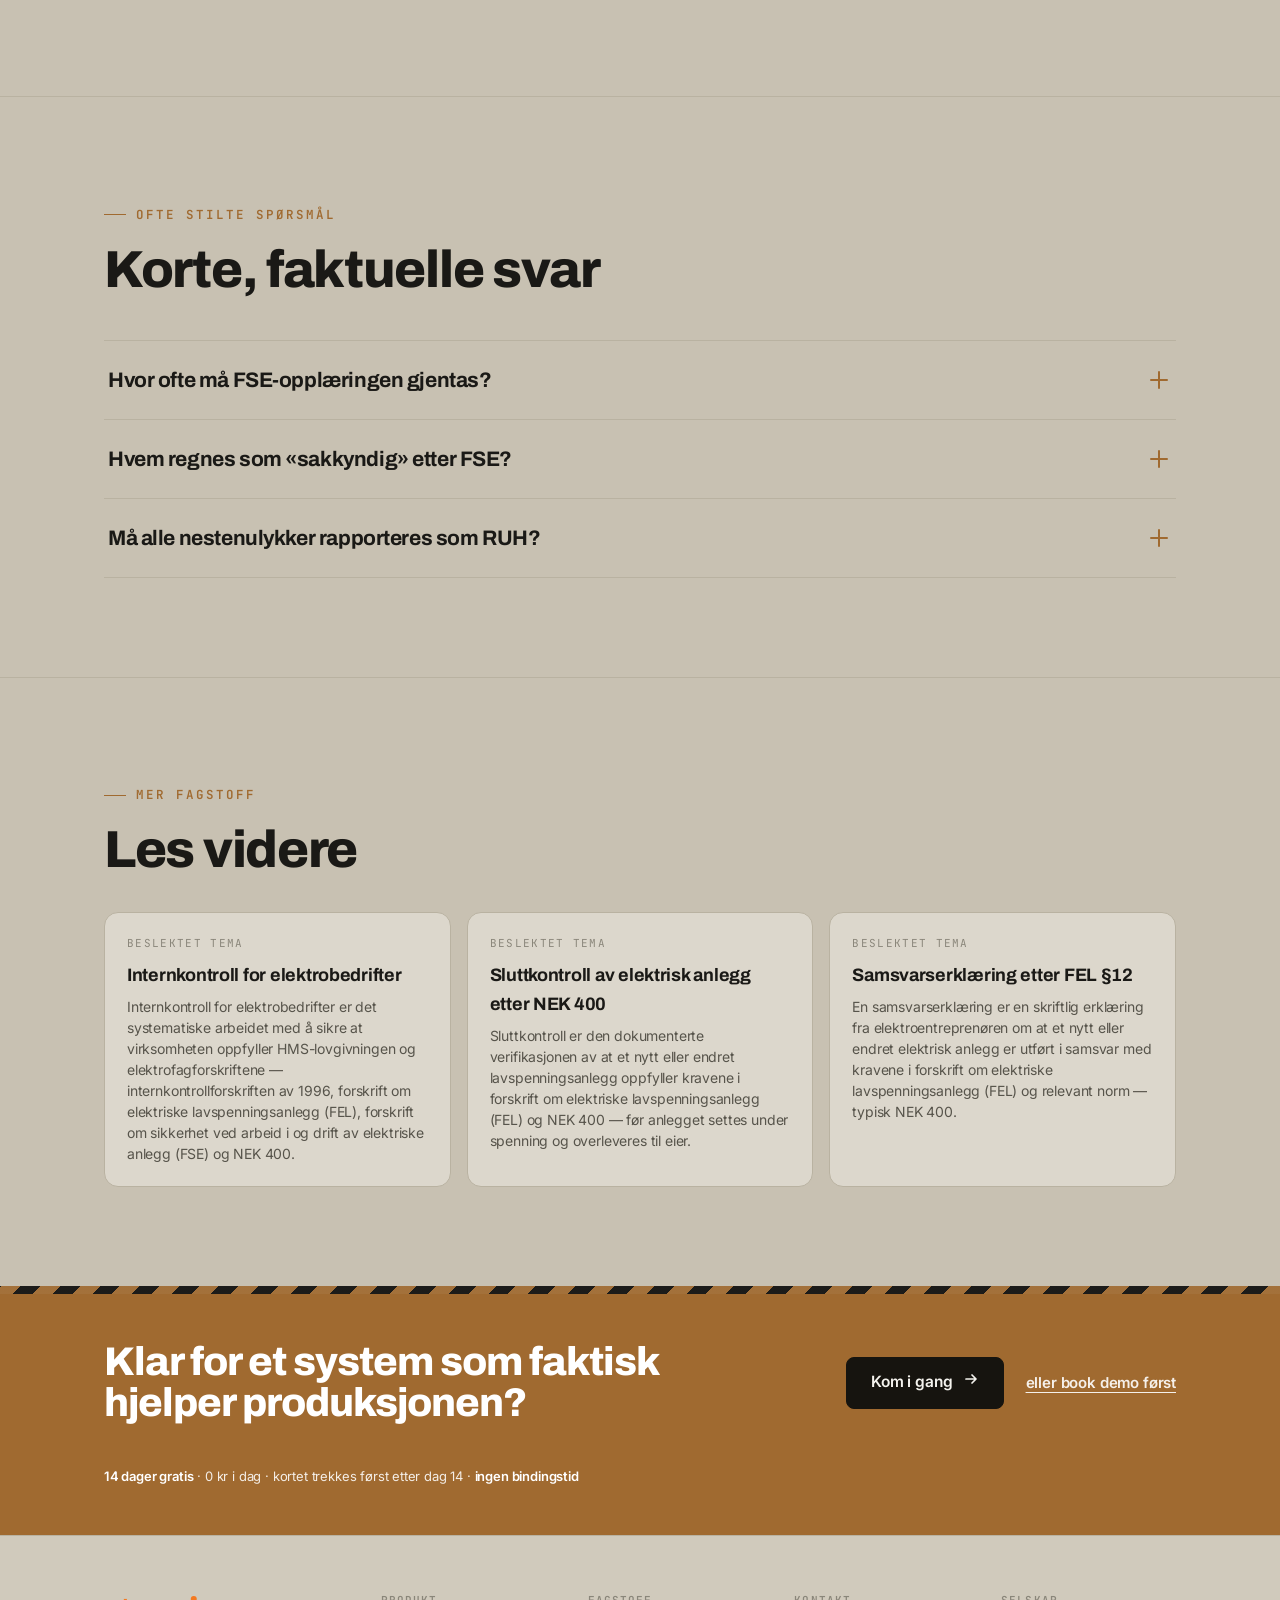
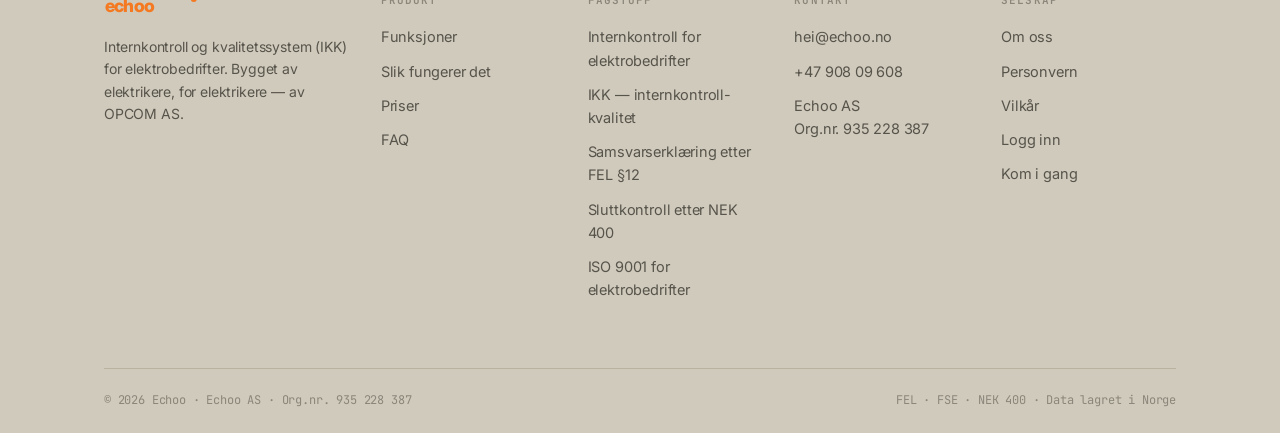
==== commit 0d0e2264: "brand: bytt 3-rings-logo til wordmark + pakke-sammenligning på pris ## Brand: lik app siden - favico" ====
--- a/elsikkerhet/index.html
+++ b/elsikkerhet/index.html
@@ -121,12 +121,7 @@
 <header class="nav" id="nav">
   <div class="wrap nav-inner">
     <a class="logo" href="/" aria-label="Echoo">
-      <svg class="rings" width="46" height="22" viewBox="0 0 46 22" aria-hidden="true">
-        <circle class="solid" cx="11" cy="11" r="9.2"/>
-        <circle cx="23" cy="11" r="9.2"/>
-        <circle cx="35" cy="11" r="9.2"/>
-      </svg>
-      <span class="word">ECHOO</span>
+      <svg class="logo-mark" width="116" height="32" viewBox="0 0 200 56" aria-hidden="true"><text x="0" y="40" font-family="Inter, system-ui, sans-serif" font-weight="800" font-size="36" fill="#F47920" letter-spacing="-1.5">echoo</text><circle cx="178" cy="14" r="6" fill="#F47920"/></svg>
     </a>
     <nav class="nav-links">
       <a href="/#problem">Problem</a>
@@ -297,7 +292,7 @@
   <div class="wrap">
     <div class="footer-top">
       <div class="col brandcol">
-        <a class="logo" href="/"><svg class="rings" width="46" height="22" viewBox="0 0 46 22" aria-hidden="true"><circle class="solid" cx="11" cy="11" r="9.2"/><circle cx="23" cy="11" r="9.2"/><circle cx="35" cy="11" r="9.2"/></svg><span class="word">ECHOO</span></a>
+        <a class="logo" href="/"><svg class="logo-mark" width="116" height="32" viewBox="0 0 200 56" aria-hidden="true"><text x="0" y="40" font-family="Inter, system-ui, sans-serif" font-weight="800" font-size="36" fill="#F47920" letter-spacing="-1.5">echoo</text><circle cx="178" cy="14" r="6" fill="#F47920"/></svg></a>
         <p>Internkontroll og kvalitetssystem (IKK) for elektrobedrifter. Bygget av elektrikere, for elektrikere — av OPCOM AS.</p>
       </div>
       <div class="col">
--- a/styles.css
+++ b/styles.css
@@ -153,17 +153,13 @@
 .btn:hover .btn-arrow svg { transform: translateX(3px); }
 
 /* ---------- Brand mark ---------- */
-.logo { display: inline-flex; align-items: center; gap: 11px; }
-.logo .word {
-  font-family: var(--font-display);
-  font-weight: 800;
-  font-size: 23px;
-  letter-spacing: -0.04em;
-  color: var(--ink);
-}
-.logo .rings { display: block; }
-.logo .rings circle { fill: none; stroke: var(--ink); stroke-width: 2.4; }
-.logo .rings .solid { fill: var(--orange); stroke: var(--orange); }
+/* Wordmark matcher app-en (src/app/icon.svg + public/echoo-wordmark.svg).
+   Offisielle master ligger i ~/Desktop/2B/Konsernet/Ressurser/Brand/Echoo/.
+   Erstattet 3-rings-symbolet 2026-06-30. */
+.logo { display: inline-flex; align-items: center; }
+.logo .logo-mark { display: block; height: 32px; width: auto; }
+/* Footer-varianten litt mindre */
+.footer .logo .logo-mark { height: 28px; }
 
 /* ---------- Nav ---------- */
 .nav {
@@ -593,6 +589,68 @@
 
 /* ---------- Pricing ---------- */
 .pricing { }
+
+/* Pakke-sammenligning over selve price-box. Lar besøkende se hva som er
+   inkludert i Basic vs ISO før de trykker "Kom i gang". */
+.pkg-compare {
+  display: grid; grid-template-columns: 1fr 1fr; gap: 22px;
+  margin-top: 48px; margin-bottom: 22px;
+}
+@media (max-width: 820px) { .pkg-compare { grid-template-columns: 1fr; gap: 18px; } }
+.pkg {
+  display: flex; flex-direction: column;
+  border: 1px solid var(--line-2); border-radius: var(--r-xl);
+  background: var(--surface); padding: 32px 28px;
+  transition: border-color .15s ease, box-shadow .15s ease;
+}
+.pkg:hover { border-color: color-mix(in srgb, var(--orange) 40%, var(--line-2)); }
+.pkg.pkg-iso {
+  border-color: color-mix(in srgb, var(--orange) 30%, var(--line-2));
+  background: linear-gradient(180deg, color-mix(in srgb, var(--orange) 4%, var(--surface)) 0%, var(--surface) 100%);
+}
+.pkg-head { padding-bottom: 18px; border-bottom: 1px solid var(--line-2); }
+.pkg-badge {
+  display: inline-block; font-family: var(--font-mono); font-size: 11px;
+  font-weight: 700; letter-spacing: .14em; text-transform: uppercase;
+  color: var(--orange); background: color-mix(in srgb, var(--orange) 12%, transparent);
+  padding: 4px 10px; border-radius: 999px; margin-bottom: 10px;
+}
+.pkg-name {
+  font-family: var(--font-display); font-weight: 800;
+  font-size: clamp(22px, 2.4vw, 28px); letter-spacing: -.02em; color: var(--ink);
+}
+.pkg-price { display: flex; align-items: baseline; gap: 6px; margin-top: 12px; }
+.pkg-kr {
+  font-family: var(--font-display); font-weight: 800;
+  font-size: clamp(36px, 5vw, 48px); letter-spacing: -.03em; color: var(--ink);
+}
+.pkg-per { color: var(--ink-2); font-size: 15px; }
+.pkg-sub { color: var(--ink-2); font-size: 14.5px; line-height: 1.55; margin-top: 10px; }
+.pkg-includes-base {
+  font-family: var(--font-display); font-weight: 700; font-size: 13px;
+  text-transform: uppercase; letter-spacing: .08em; color: var(--orange);
+  margin-top: 18px; margin-bottom: 4px;
+}
+.pkg-feats {
+  list-style: none; padding: 0; margin: 18px 0 24px;
+  display: flex; flex-direction: column; gap: 10px;
+}
+.pkg-feats li {
+  position: relative; padding-left: 26px; font-size: 14.5px;
+  line-height: 1.5; color: var(--ink);
+}
+.pkg-feats li::before {
+  content: ""; position: absolute; left: 0; top: 4px;
+  width: 16px; height: 16px;
+  background-image: url("data:image/svg+xml,%3Csvg xmlns='http://www.w3.org/2000/svg' viewBox='0 0 18 18' fill='none'%3E%3Cpath d='M3 9.5l4 4 8-9' stroke='%23F47920' stroke-width='2.2' stroke-linecap='round' stroke-linejoin='round'/%3E%3C/svg%3E");
+  background-size: contain; background-repeat: no-repeat;
+}
+.pkg-cta { margin-top: auto; justify-content: center; text-align: center; }
+.pkg-trial {
+  text-align: center; font-size: 12.5px; color: var(--ink-2);
+  margin-top: 10px;
+}
+
 .price-box {
   display: grid; grid-template-columns: 1fr 1px 1.1fr; gap: 0;
   border: 1px solid var(--line-2); border-radius: var(--r-xl); overflow: hidden;
